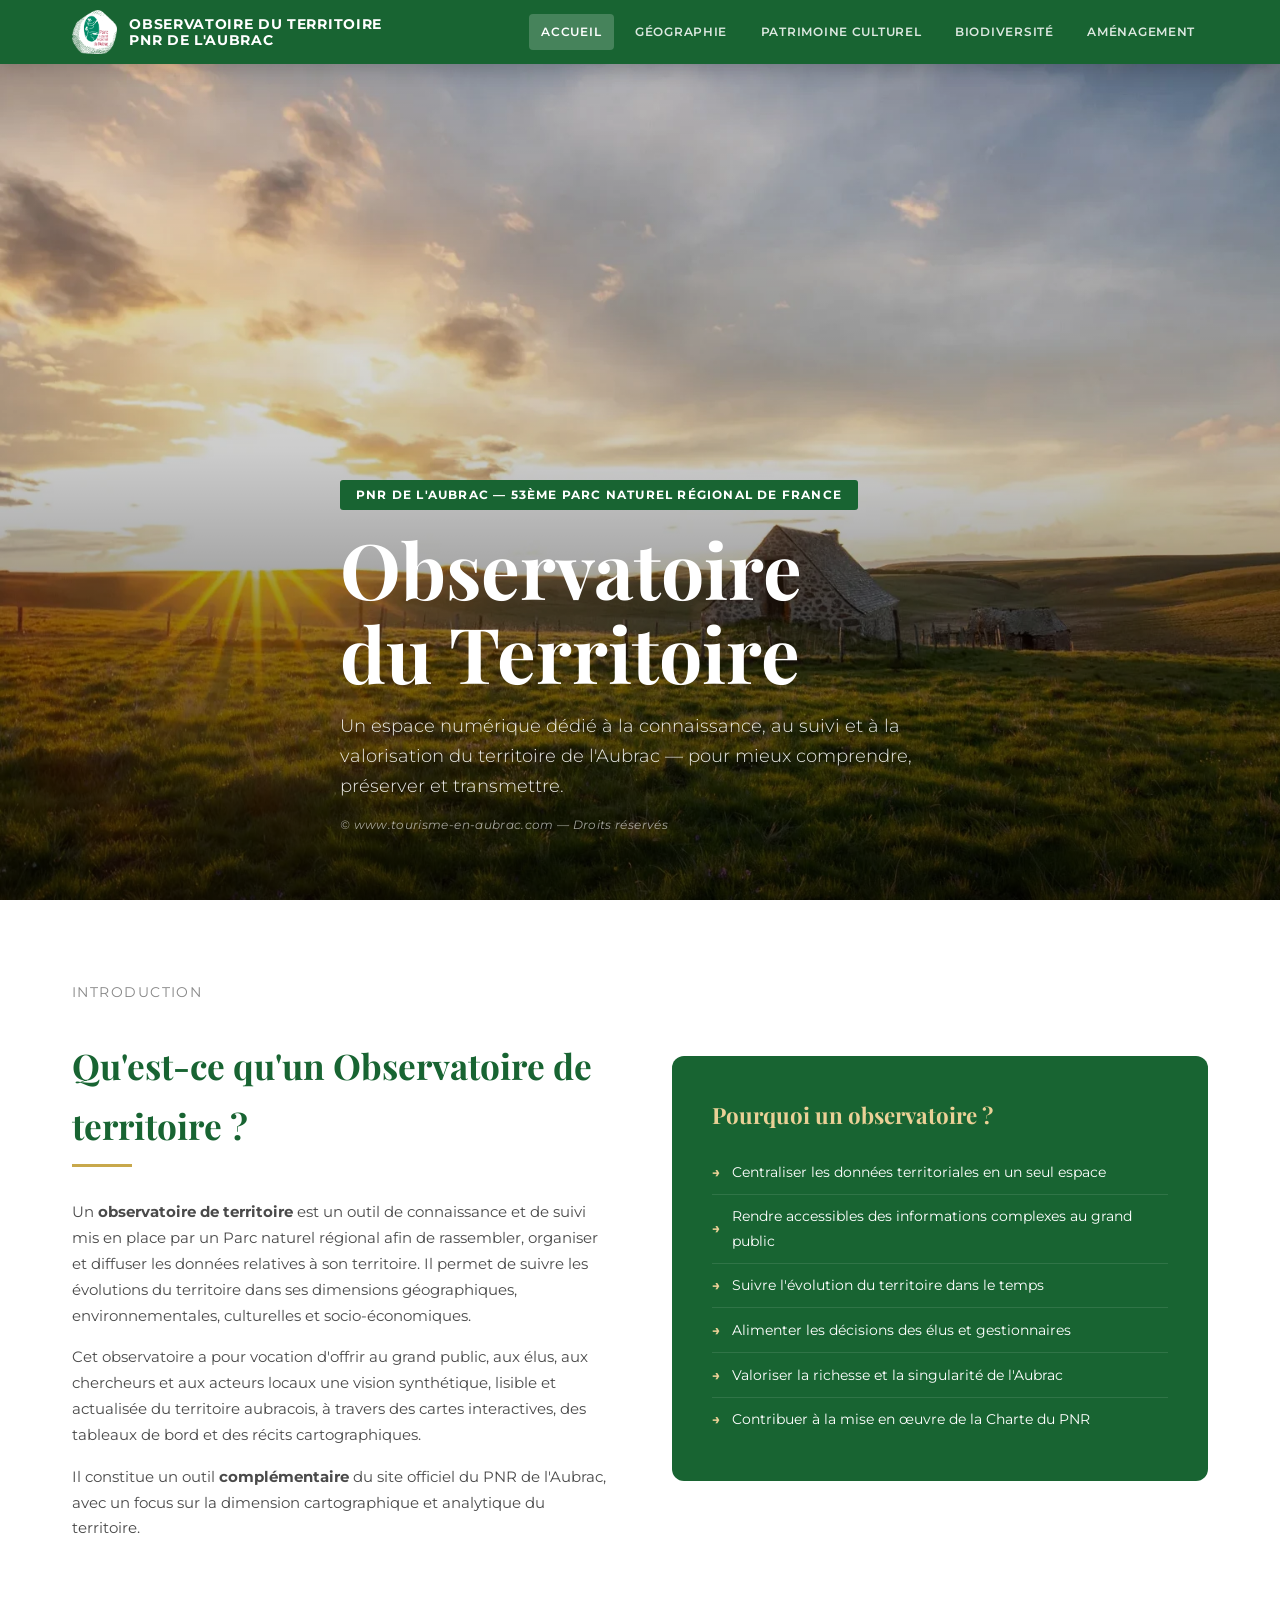
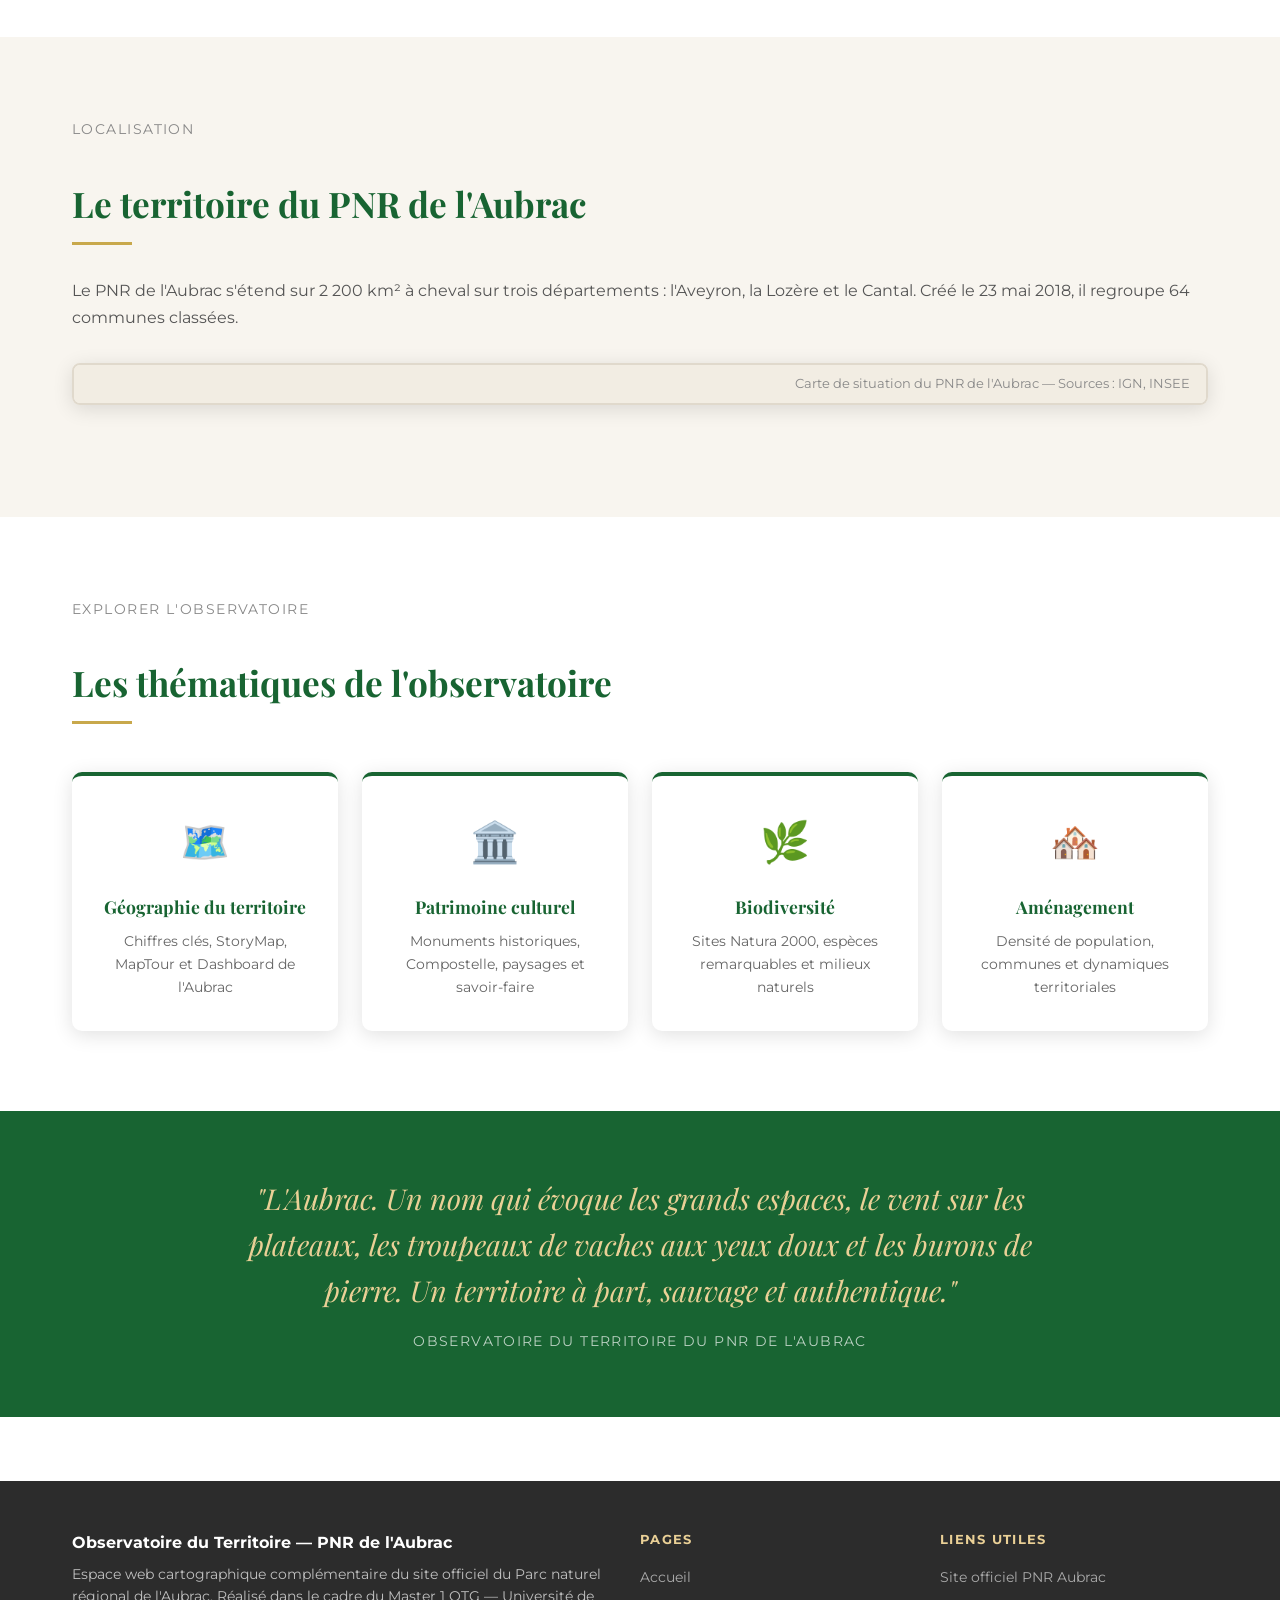
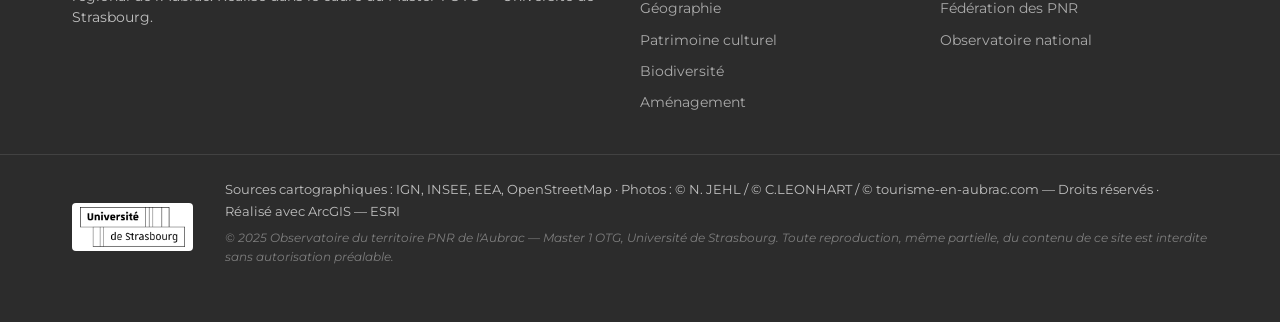
==== index.html @ d8cffdbb "Update index.html" ====
<!DOCTYPE html>
<html lang="fr">
<head>
  <meta charset="UTF-8">
  <meta name="viewport" content="width=device-width, initial-scale=1.0">
  <title>Observatoire du Territoire — Parc Naturel Régional de l'Aubrac</title>
  <link rel="stylesheet" href="style.css">
  <script type="module" src="https://js.arcgis.com/5.0/embeddable-components/"></script>
  <style>
    .hero {
      background-image: url('pictures/acceuil.webp');
    }
    .intro-grid {
      display: grid;
      grid-template-columns: 1fr 1fr;
      gap: 4rem;
      align-items: center;
    }
    .intro-text { }
    .intro-visual {
      background: var(--vert);
      border-radius: 12px;
      padding: 2.5rem;
      color: var(--blanc);
    }
    .intro-visual h3 {
      font-family: 'Playfair Display', serif;
      font-size: 1.4rem;
      color: var(--or);
      margin-bottom: 1rem;
    }
    .intro-visual ul {
      list-style: none;
      padding: 0;
    }
    .intro-visual ul li {
      padding: 0.6rem 0;
      border-bottom: 1px solid rgba(255,255,255,0.1);
      font-size: 0.9rem;
      display: flex;
      align-items: center;
      gap: 0.75rem;
    }
    .intro-visual ul li:last-child { border-bottom: none; }
    .intro-visual ul li::before {
      content: '→';
      color: var(--or);
      font-weight: 700;
      flex-shrink: 0;
    }
    .pages-nav {
      display: grid;
      grid-template-columns: repeat(4, 1fr);
      gap: 1.5rem;
      margin-top: 3rem;
    }
    .page-card {
      background: var(--blanc);
      border-radius: 10px;
      padding: 2rem 1.5rem;
      text-align: center;
      box-shadow: var(--ombre);
      text-decoration: none;
      color: inherit;
      transition: var(--transition);
      border-top: 4px solid var(--vert);
    }
    .page-card:hover {
      transform: translateY(-6px);
      box-shadow: 0 16px 40px rgba(0,0,0,0.15);
      border-top-color: var(--or-fonce);
    }
    .page-card-icon { font-size: 2.5rem; margin-bottom: 1rem; }
    .page-card h3 {
      font-family: 'Playfair Display', serif;
      font-size: 1.1rem;
      color: var(--vert);
      margin-bottom: 0.5rem;
    }
    .page-card p { font-size: 0.85rem; color: #666; }
    .quote-section {
      background: var(--vert);
      padding: 4rem 0;
      text-align: center;
      color: var(--blanc);
    }
    .quote-section blockquote {
      font-family: 'Playfair Display', serif;
      font-size: clamp(1.2rem, 2.5vw, 1.8rem);
      font-style: italic;
      max-width: 800px;
      margin: 0 auto;
      line-height: 1.6;
      color: var(--or);
    }
    .quote-section cite {
      display: block;
      margin-top: 1rem;
      font-size: 0.85rem;
      font-style: normal;
      opacity: 0.7;
      letter-spacing: 0.1em;
      text-transform: uppercase;
    }
    @media (max-width: 768px) {
      .intro-grid { grid-template-columns: 1fr; }
      .pages-nav { grid-template-columns: 1fr 1fr; }
    }
  </style>
</head>
<body>

<!-- NAVIGATION -->
<nav>
  <div class="nav-inner">
    <a href="index.html" class="nav-logo">
      <img src="logo-pnr-aubrac.png" alt="Logo PNR Aubrac" style="height:44px; width:auto;">
      <span>Observatoire du Territoire<br>PNR de l'Aubrac</span>
    </a>
    <div class="nav-links">
      <a href="index.html" class="active">Accueil</a>
      <a href="geographie.html">Géographie</a>
      <a href="patrimoine.html">Patrimoine culturel</a>
      <a href="biodiversite.html">Biodiversité</a>
      <a href="amenagement.html">Aménagement</a>
    </div>
  </div>
</nav>

<!-- HERO -->
<div class="hero">
  <div class="hero-content">
    <div class="hero-tag">PNR de l'Aubrac — 53ème Parc naturel régional de France</div>
    <h1>Observatoire<br>du Territoire</h1>
    <p>Un espace numérique dédié à la connaissance, au suivi et à la valorisation du territoire de l'Aubrac — pour mieux comprendre, préserver et transmettre.</p>
    <div class="hero-credit">© www.tourisme-en-aubrac.com — Droits réservés</div>
  </div>
</div>

<!-- INTRO : QU'EST-CE QU'UN OBSERVATOIRE -->
<section>
  <div class="container">
    <div class="intro-grid">
      <div class="intro-text">
        <p class="section-subtitle">Introduction</p>
        <h2 class="section-title">Qu'est-ce qu'un Observatoire de territoire ?</h2>
        <div class="divider"></div>
        <div class="text-block">
          <p>Un <strong>observatoire de territoire</strong> est un outil de connaissance et de suivi mis en place par un Parc naturel régional afin de rassembler, organiser et diffuser les données relatives à son territoire. Il permet de suivre les évolutions du territoire dans ses dimensions géographiques, environnementales, culturelles et socio-économiques.</p>
          <p>Cet observatoire a pour vocation d'offrir au grand public, aux élus, aux chercheurs et aux acteurs locaux une vision synthétique, lisible et actualisée du territoire aubracois, à travers des cartes interactives, des tableaux de bord et des récits cartographiques.</p>
          <p>Il constitue un outil <strong>complémentaire</strong> du site officiel du PNR de l'Aubrac, avec un focus sur la dimension cartographique et analytique du territoire.</p>
        </div>
      </div>
      <div class="intro-visual">
        <h3>Pourquoi un observatoire ?</h3>
        <ul>
          <li>Centraliser les données territoriales en un seul espace</li>
          <li>Rendre accessibles des informations complexes au grand public</li>
          <li>Suivre l'évolution du territoire dans le temps</li>
          <li>Alimenter les décisions des élus et gestionnaires</li>
          <li>Valoriser la richesse et la singularité de l'Aubrac</li>
          <li>Contribuer à la mise en œuvre de la Charte du PNR</li>
        </ul>
      </div>
    </div>
  </div>
</section>

<!-- CARTE DE SITUATION -->
<section class="bg-fond">
  <div class="container">
    <p class="section-subtitle">Localisation</p>
    <h2 class="section-title">Le territoire du PNR de l'Aubrac</h2>
    <div class="divider"></div>
    <p style="margin-bottom: 1rem; color: #555;">Le PNR de l'Aubrac s'étend sur 2 200 km² à cheval sur trois départements : l'Aveyron, la Lozère et le Cantal. Créé le 23 mai 2018, il regroupe 64 communes classées.</p>
    <div class="map-container">
      <arcgis-embedded-map style="height:650px;width:100%;" item-id="ea262ca9389f4bb3955bee5e98213a07" theme="dark" legend-enabled time-zone-label-enabled center="3.018924313568955,44.68647726390953" scale="577790.554289" portal-url="https://unistra.maps.arcgis.com"></arcgis-embedded-map>
      <div class="map-caption">Carte de situation du PNR de l'Aubrac — Sources : IGN, INSEE</div>
    </div>
  </div>
</section>

<!-- NAVIGATION VERS LES PAGES -->
<section>
  <div class="container">
    <p class="section-subtitle">Explorer l'observatoire</p>
    <h2 class="section-title">Les thématiques de l'observatoire</h2>
    <div class="divider"></div>
    <div class="pages-nav">
      <a href="geographie.html" class="page-card">
        <div class="page-card-icon">🗺️</div>
        <h3>Géographie du territoire</h3>
        <p>Chiffres clés, StoryMap, MapTour et Dashboard de l'Aubrac</p>
      </a>
      <a href="patrimoine.html" class="page-card">
        <div class="page-card-icon">🏛️</div>
        <h3>Patrimoine culturel</h3>
        <p>Monuments historiques, Compostelle, paysages et savoir-faire</p>
      </a>
      <a href="biodiversite.html" class="page-card">
        <div class="page-card-icon">🌿</div>
        <h3>Biodiversité</h3>
        <p>Sites Natura 2000, espèces remarquables et milieux naturels</p>
      </a>
      <a href="amenagement.html" class="page-card">
        <div class="page-card-icon">🏘️</div>
        <h3>Aménagement</h3>
        <p>Densité de population, communes et dynamiques territoriales</p>
      </a>
    </div>
  </div>
</section>

<!-- CITATION -->
<div class="quote-section">
  <div class="container">
    <blockquote>
      "L'Aubrac. Un nom qui évoque les grands espaces, le vent sur les plateaux, les troupeaux de vaches aux yeux doux et les burons de pierre. Un territoire à part, sauvage et authentique."
    </blockquote>
    <cite>Observatoire du territoire du PNR de l'Aubrac</cite>
  </div>
</div>

<!-- FOOTER -->
<footer>
  <div class="footer-inner">
    <div class="footer-brand">
      <h4>Observatoire du Territoire — PNR de l'Aubrac</h4>
      <p>Espace web cartographique complémentaire du site officiel du Parc naturel régional de l'Aubrac. Réalisé dans le cadre du Master 1 OTG — Université de Strasbourg.</p>
    </div>
    <div class="footer-links">
      <h5>Pages</h5>
      <a href="index.html">Accueil</a>
      <a href="geographie.html">Géographie</a>
      <a href="patrimoine.html">Patrimoine culturel</a>
      <a href="biodiversite.html">Biodiversité</a>
      <a href="amenagement.html">Aménagement</a>
    </div>
    <div class="footer-links">
      <h5>Liens utiles</h5>
      <a href="https://www.parc-naturel-aubrac.fr" target="_blank">Site officiel PNR Aubrac</a>
      <a href="https://www.parcs-naturels-regionaux.fr" target="_blank">Fédération des PNR</a>
      <a href="https://www.observatoire-des-territoires.gouv.fr" target="_blank">Observatoire national</a>
    </div>
  </div>
  <div class="footer-bottom">
    <div class="footer-bottom-inner">
      <img src="unistra.png" alt="Université de Strasbourg" class="footer-unistra-logo">
      <div class="footer-bottom-text">
        <p>Sources cartographiques : IGN, INSEE, EEA, OpenStreetMap · Photos : © N. JEHL / © C.LEONHART / © tourisme-en-aubrac.com — Droits réservés · Réalisé avec ArcGIS — ESRI</p>
        <p class="footer-copyright">© 2025 Observatoire du territoire PNR de l'Aubrac — Master 1 OTG, Université de Strasbourg. Toute reproduction, même partielle, du contenu de ce site est interdite sans autorisation préalable.</p>
      </div>
    </div>
  </div>
</footer>

<script src="nav.js"></script>
</body>
</html>
---- style.css ----
@import url('https://fonts.googleapis.com/css2?family=Montserrat:wght@300;400;500;600;700;800&family=Playfair+Display:ital,wght@0,400;0,700;1,400&display=swap');

:root {
  --vert: #186432;
  --vert-fonce: #0f4020;
  --vert-clair: #2a9d4e;
  --or: #EAD096;
  --or-fonce: #c8a84b;
  --anthracite: #2C2C2C;
  --gris: #363636;
  --blanc: #FFFFFF;
  --fond: #f8f5ef;
  --fond2: #f2ede3;
  --ombre: 0 4px 20px rgba(0,0,0,0.12);
  --transition: all 0.3s ease;
}

* { margin: 0; padding: 0; box-sizing: border-box; }
html { scroll-behavior: smooth; }
body { font-family: 'Montserrat', sans-serif; color: var(--gris); background: var(--blanc); line-height: 1.7; }

/* NAV */
nav {
  position: fixed; top: 0; left: 0; right: 0; z-index: 1000;
  background: var(--vert);
  box-shadow: 0 2px 20px rgba(0,0,0,0.2);
}
.nav-inner {
  max-width: 1200px; margin: 0 auto;
  display: flex; align-items: center; justify-content: space-between;
  padding: 0 2rem; height: 64px;
}
.nav-logo {
  display: flex; align-items: center; gap: 12px;
  text-decoration: none; color: var(--blanc);
}
.nav-logo img { height: 40px; }
.nav-logo span { font-weight: 700; font-size: 0.85rem; letter-spacing: 0.05em; text-transform: uppercase; line-height: 1.2; }
.nav-links { display: flex; gap: 0.5rem; }
.nav-logo img { height: 44px; width: auto; flex-shrink: 0; }
.nav-links a {
  color: rgba(255,255,255,0.85); text-decoration: none;
  padding: 0.5rem 0.8rem; border-radius: 4px;
  font-size: 0.75rem; font-weight: 600; letter-spacing: 0.06em; text-transform: uppercase;
  transition: var(--transition); white-space: nowrap;
}
.nav-links a:hover, .nav-links a.active {
  background: rgba(255,255,255,0.15); color: var(--blanc);
}
.nav-links a.active { background: rgba(255,255,255,0.2); }

/* HERO */
.hero {
  height: 100vh; min-height: 600px;
  background-size: cover; background-position: center; background-attachment: fixed;
  position: relative; display: flex; align-items: flex-end;
  padding-bottom: 4rem;
}
.hero::before {
  content: ''; position: absolute; inset: 0;
  background: linear-gradient(to top, rgba(0,0,0,0.75) 0%, rgba(0,0,0,0.2) 50%, transparent 100%);
}
.hero-content { position: relative; max-width: 1200px; margin: 0 auto; padding: 0 2rem; color: var(--blanc); }
.hero-tag {
  display: inline-block; background: var(--vert); color: var(--blanc);
  padding: 0.3rem 1rem; border-radius: 3px;
  font-size: 0.75rem; font-weight: 700; letter-spacing: 0.1em; text-transform: uppercase;
  margin-bottom: 1rem;
}
.hero h1 { font-family: 'Playfair Display', serif; font-size: clamp(2.5rem, 6vw, 5rem); line-height: 1.1; margin-bottom: 1rem; }
.hero p { font-size: 1.1rem; max-width: 600px; opacity: 0.9; font-weight: 300; }
.hero-credit {
  margin-top: 1rem;
  font-size: 0.72rem;
  opacity: 0.6;
  font-style: italic;
  letter-spacing: 0.03em;
}

/* SECTIONS */
section { padding: 5rem 0; }
.container { max-width: 1200px; margin: 0 auto; padding: 0 2rem; }
.section-title {
  font-family: 'Playfair Display', serif;
  font-size: 2.2rem; color: var(--vert); margin-bottom: 0.5rem;
}
.section-subtitle { color: #888; font-size: 0.9rem; letter-spacing: 0.1em; text-transform: uppercase; margin-bottom: 2rem; }
.divider { width: 60px; height: 3px; background: var(--or-fonce); margin-bottom: 2rem; }

/* CARDS */
.cards-grid { display: grid; grid-template-columns: repeat(auto-fit, minmax(280px, 1fr)); gap: 1.5rem; margin-top: 2rem; }
.card {
  background: var(--blanc); border-radius: 8px;
  box-shadow: var(--ombre); overflow: hidden;
  transition: var(--transition); text-decoration: none; color: inherit;
}
.card:hover { transform: translateY(-4px); box-shadow: 0 12px 40px rgba(0,0,0,0.15); }
.card-img { height: 200px; background-size: cover; background-position: center; }
.card-body { padding: 1.5rem; }
.card-tag { font-size: 0.7rem; font-weight: 700; letter-spacing: 0.1em; text-transform: uppercase; color: var(--vert); margin-bottom: 0.5rem; }
.card-title { font-family: 'Playfair Display', serif; font-size: 1.3rem; color: var(--anthracite); margin-bottom: 0.5rem; }
.card-text { font-size: 0.9rem; color: #666; }
.card-arrow { display: inline-flex; align-items: center; gap: 0.5rem; margin-top: 1rem; font-size: 0.85rem; font-weight: 600; color: var(--vert); }

/* IFRAME */
.map-container {
  border-radius: 8px; overflow: hidden;
  box-shadow: var(--ombre); margin: 2rem 0;
  border: 2px solid #e0d9cc;
}
.map-container iframe { width: 100%; display: block; border: none; }
.map-caption { font-size: 0.8rem; color: #888; text-align: right; padding: 0.5rem 1rem; background: var(--fond2); }

/* TWO-COL */
.two-col { display: grid; grid-template-columns: 1fr 1fr; gap: 3rem; align-items: start; }
.two-col-wide { display: grid; grid-template-columns: 1fr 2fr; gap: 3rem; align-items: start; }
@media (max-width: 768px) {
  .two-col, .two-col-wide { grid-template-columns: 1fr; }
  .nav-links { display: none; }
}

/* CHIFFRES CLES */
.stats-grid { display: grid; grid-template-columns: repeat(auto-fit, minmax(160px, 1fr)); gap: 1rem; margin: 2rem 0; }
.stat-card {
  background: var(--vert); color: var(--blanc);
  padding: 1.5rem 1rem; border-radius: 8px; text-align: center;
}
.stat-number { font-family: 'Playfair Display', serif; font-size: 2.5rem; font-weight: 700; color: var(--or); line-height: 1; }
.stat-unit { font-size: 1rem; color: var(--or); }
.stat-label { font-size: 0.75rem; text-transform: uppercase; letter-spacing: 0.08em; margin-top: 0.5rem; opacity: 0.85; }

/* TEXTE */
.text-block p { margin-bottom: 1rem; font-size: 0.95rem; color: #4a4a4a; }
.text-block h3 { font-family: 'Playfair Display', serif; font-size: 1.4rem; color: var(--vert); margin: 1.5rem 0 0.5rem; }
.text-block ul { padding-left: 1.5rem; margin-bottom: 1rem; }
.text-block ul li { margin-bottom: 0.4rem; font-size: 0.95rem; }

/* BANDEAU INFO */
.info-band {
  background: var(--vert); color: var(--blanc);
  padding: 3rem 0; margin: 3rem 0;
}
.info-band .container { display: flex; align-items: center; gap: 2rem; }
.info-band-icon { font-size: 3rem; flex-shrink: 0; }
.info-band h3 { font-family: 'Playfair Display', serif; font-size: 1.5rem; margin-bottom: 0.5rem; }
.info-band p { opacity: 0.9; font-size: 0.95rem; }

/* FOOTER */
footer {
  background: var(--anthracite); color: rgba(255,255,255,0.7);
  padding: 3rem 0; margin-top: 4rem;
}
.footer-inner {
  max-width: 1200px; margin: 0 auto; padding: 0 2rem;
  display: grid; grid-template-columns: 2fr 1fr 1fr; gap: 2rem;
}
.footer-brand h4 { color: var(--blanc); font-size: 1rem; margin-bottom: 0.5rem; }
.footer-brand p { font-size: 0.85rem; line-height: 1.6; }
.footer-links h5 { color: var(--or); font-size: 0.8rem; text-transform: uppercase; letter-spacing: 0.1em; margin-bottom: 1rem; }
.footer-links a { display: block; color: rgba(255,255,255,0.6); text-decoration: none; font-size: 0.85rem; margin-bottom: 0.5rem; transition: var(--transition); }
.footer-links a:hover { color: var(--blanc); }
.footer-bottom { border-top: 1px solid rgba(255,255,255,0.1); margin-top: 2rem; padding-top: 1.5rem; }
.footer-bottom-inner { display: flex; align-items: center; gap: 2rem; max-width: 1200px; margin: 0 auto; padding: 0 2rem; }
.footer-unistra-logo { height: 48px; width: auto; background: white; padding: 4px 8px; border-radius: 4px; flex-shrink: 0; }
.footer-bottom-text { flex: 1; }
.footer-bottom-text p { font-size: 0.8rem; text-align: left; margin-bottom: 0.4rem; }
.footer-copyright { font-size: 0.72rem !important; opacity: 0.55; font-style: italic; }
@media (max-width: 768px) { .footer-bottom-inner { flex-direction: column; gap: 1rem; } }
@media (max-width: 768px) { .footer-inner { grid-template-columns: 1fr; } }

/* BG SECTIONS */
.bg-fond { background: var(--fond); }
.bg-fond2 { background: var(--fond2); }
.bg-vert { background: var(--vert); color: var(--blanc); }
.bg-vert .section-title { color: var(--or); }

/* BADGE */
.badge {
  display: inline-block; padding: 0.3rem 0.8rem; border-radius: 20px;
  font-size: 0.75rem; font-weight: 600; letter-spacing: 0.05em;
}
.badge-vert { background: rgba(24,100,50,0.1); color: var(--vert); }
.badge-or { background: rgba(234,208,150,0.3); color: #7a6020; }

/* Full-width map sections (dashboard, storymap) */
.map-fullwidth {
  width: 100%;
  margin: 1rem 0 0;
  padding: 0 2rem;
  box-sizing: border-box;
}
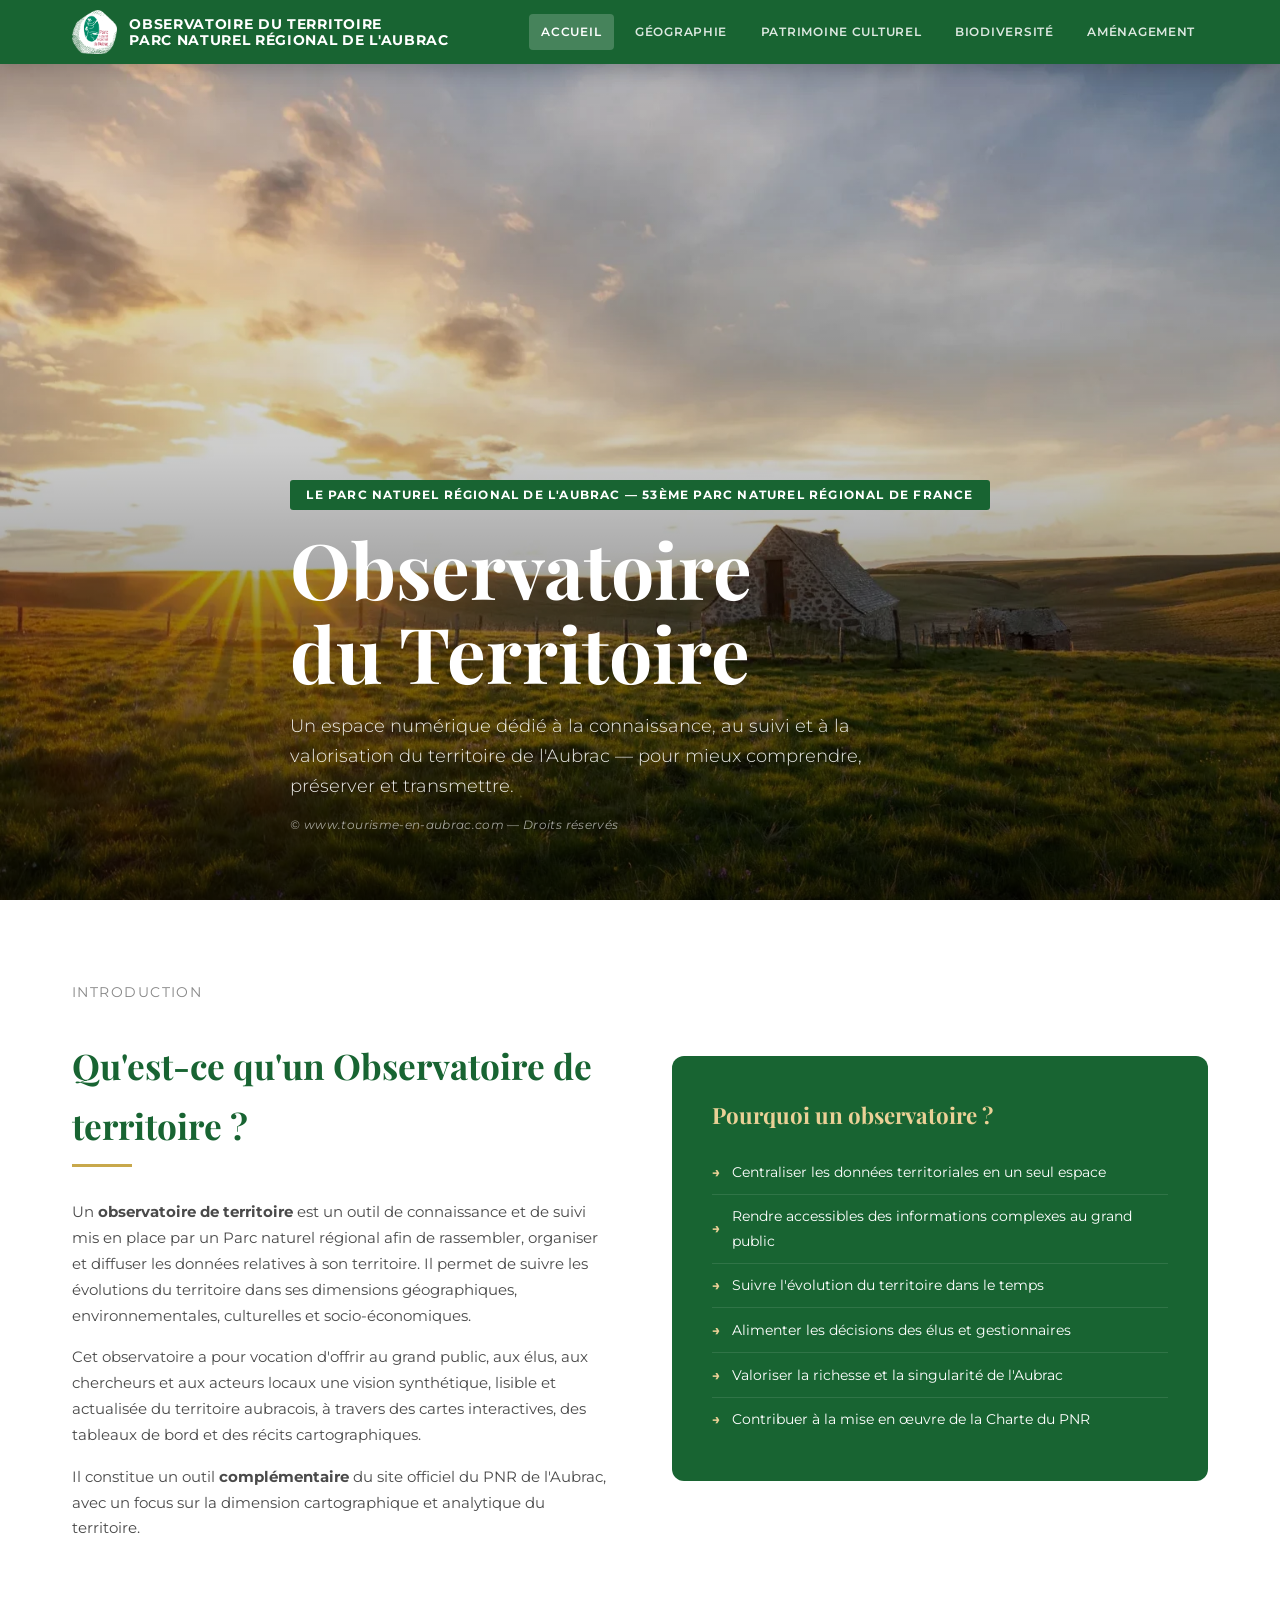
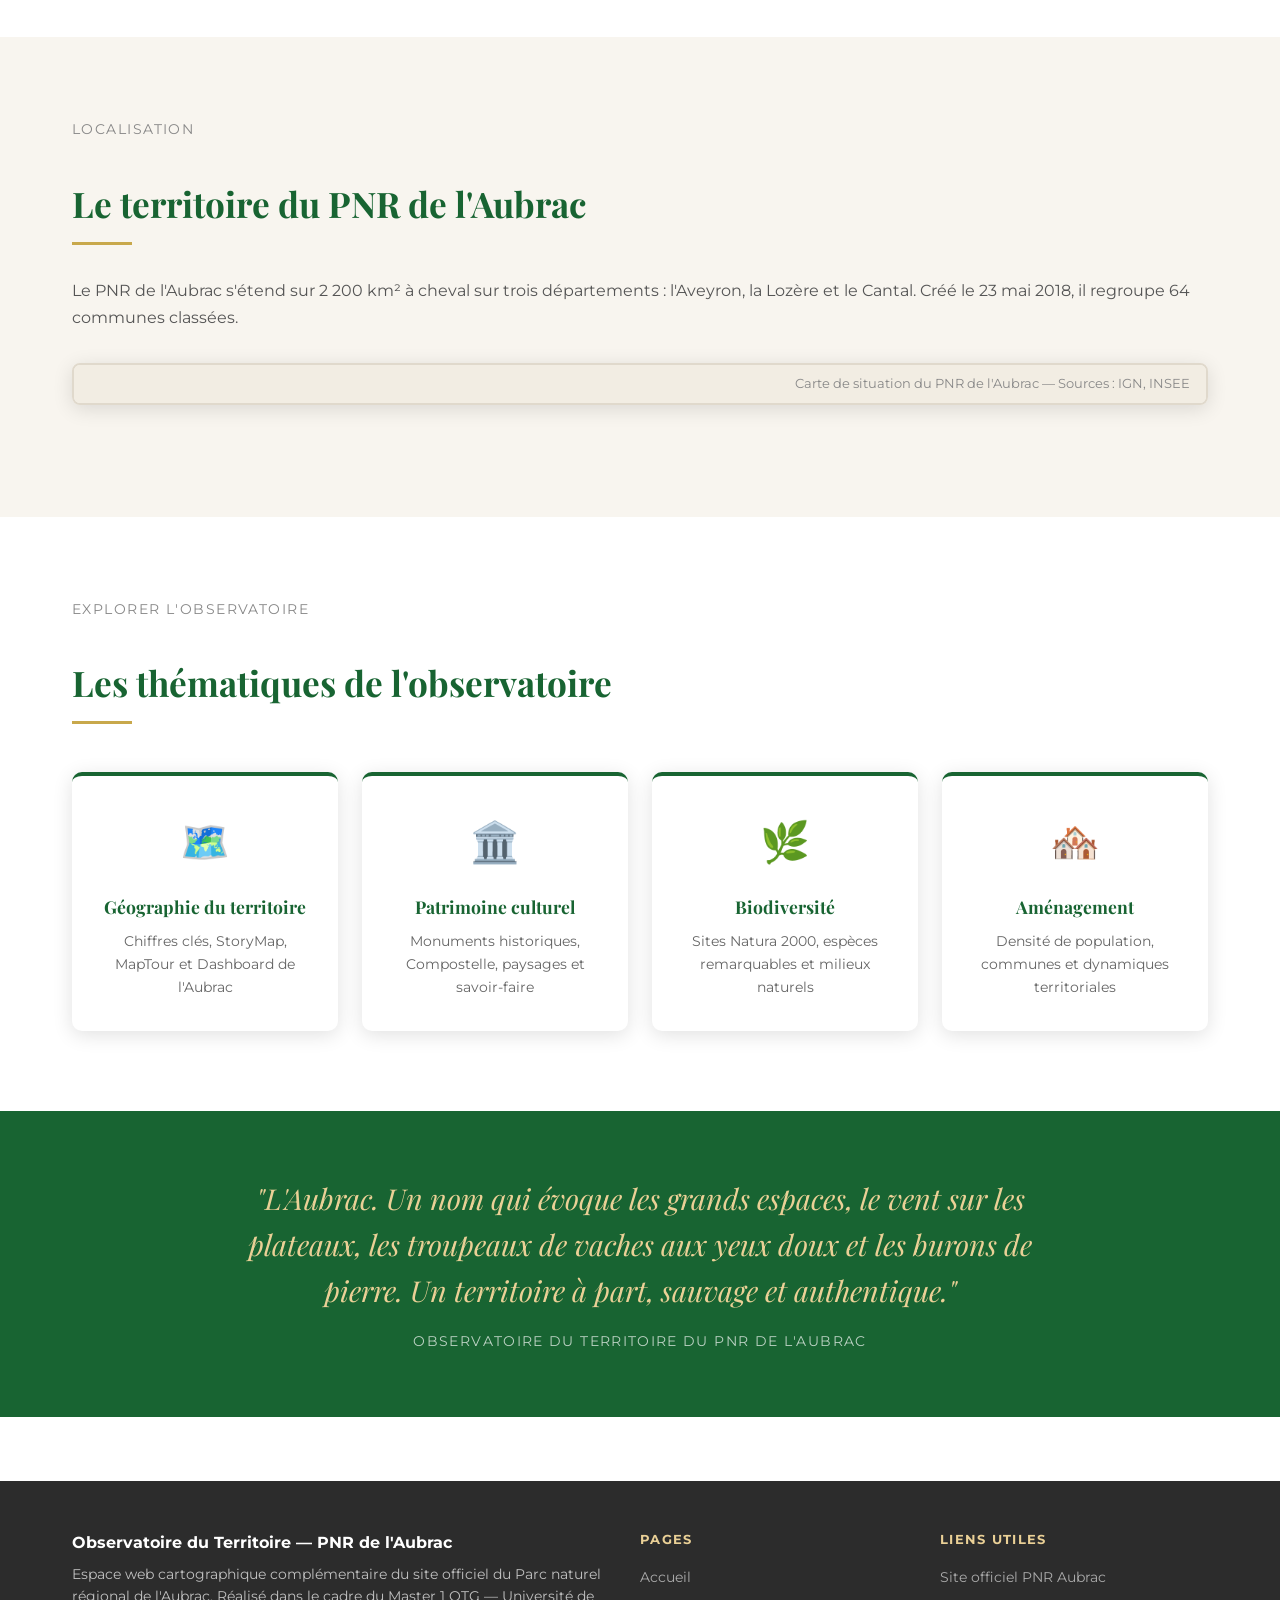
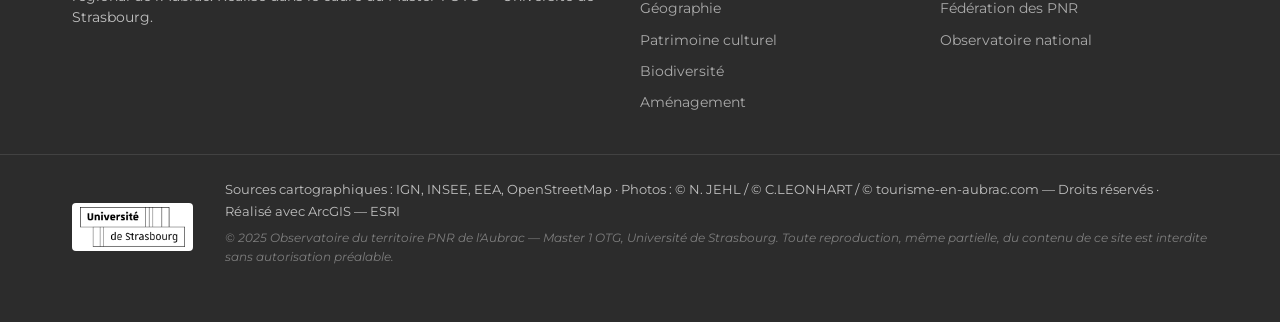
==== commit a4e39e96: "Update navigation and hero section text in index.html" ====
--- a/index.html
+++ b/index.html
@@ -115,7 +115,7 @@
   <div class="nav-inner">
     <a href="index.html" class="nav-logo">
       <img src="logo-pnr-aubrac.png" alt="Logo PNR Aubrac" style="height:44px; width:auto;">
-      <span>Observatoire du Territoire<br>PNR de l'Aubrac</span>
+      <span>Observatoire du Territoire<br>Parc Naturel Régional de l'Aubrac</span>
     </a>
     <div class="nav-links">
       <a href="index.html" class="active">Accueil</a>
@@ -130,7 +130,7 @@
 <!-- HERO -->
 <div class="hero">
   <div class="hero-content">
-    <div class="hero-tag">PNR de l'Aubrac — 53ème Parc naturel régional de France</div>
+    <div class="hero-tag">Le Parc Naturel Régional de l'Aubrac — 53ème Parc naturel régional de France</div>
     <h1>Observatoire<br>du Territoire</h1>
     <p>Un espace numérique dédié à la connaissance, au suivi et à la valorisation du territoire de l'Aubrac — pour mieux comprendre, préserver et transmettre.</p>
     <div class="hero-credit">© www.tourisme-en-aubrac.com — Droits réservés</div>
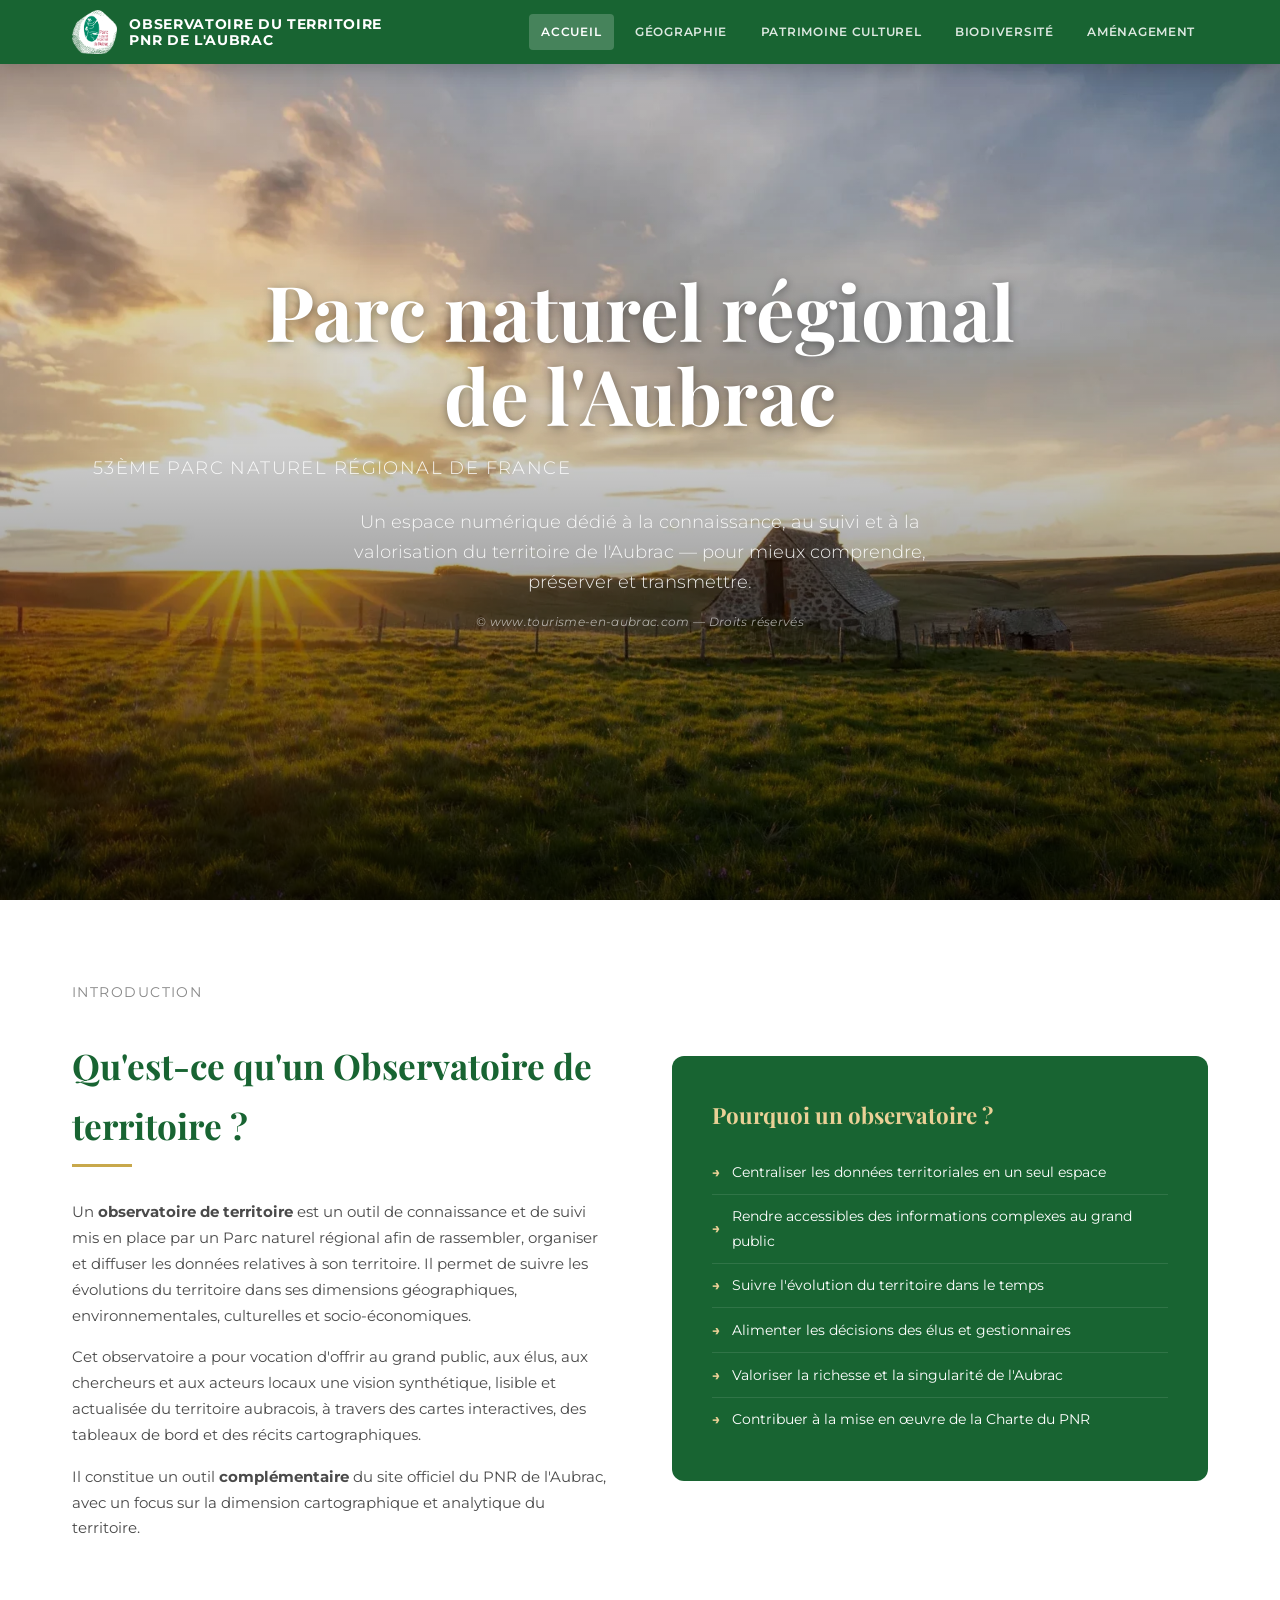
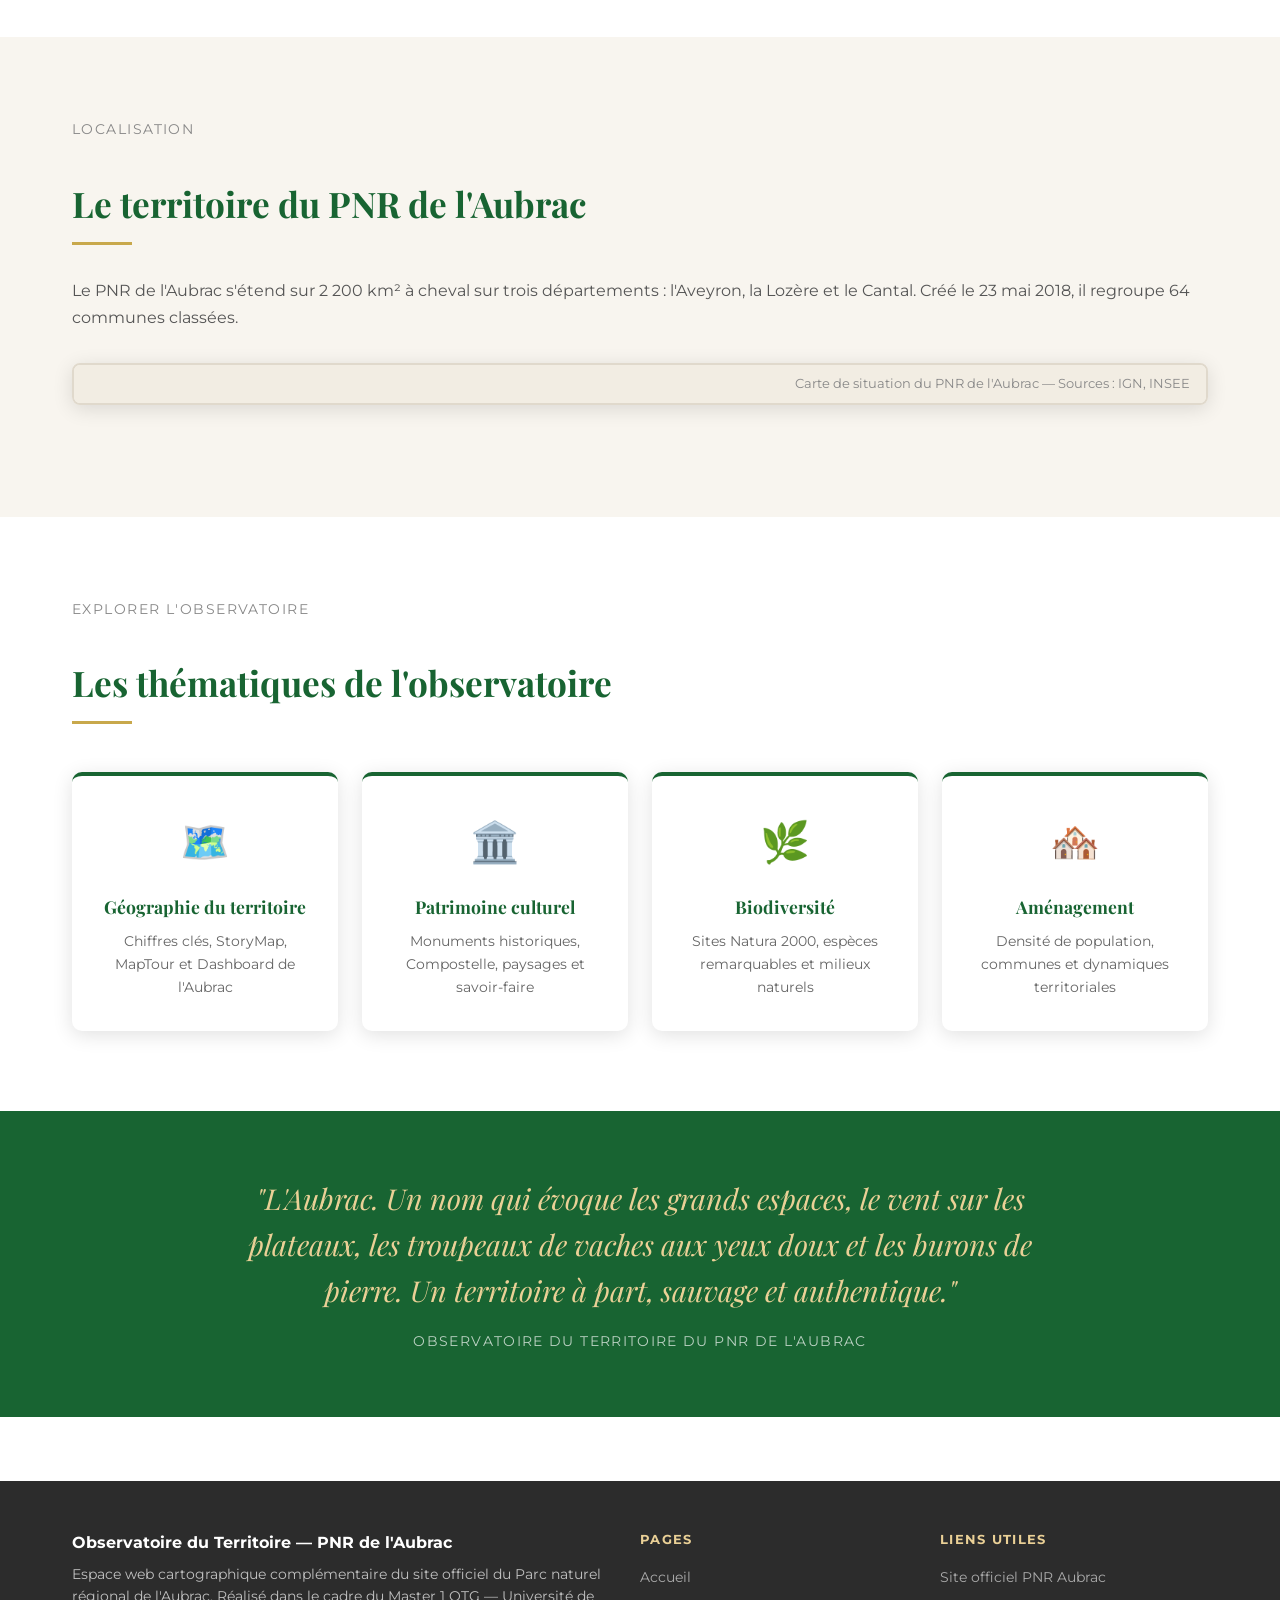
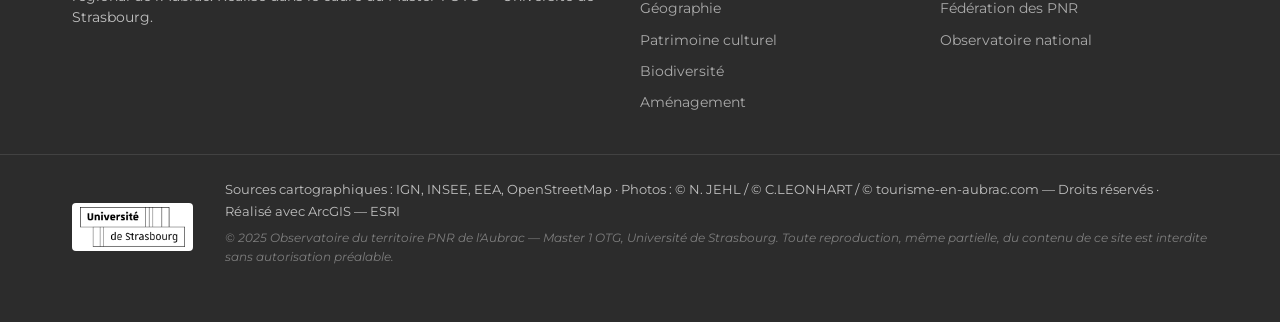
==== commit fb58725b: "Add files via upload" ====
--- a/index.html
+++ b/index.html
@@ -3,12 +3,15 @@
 <head>
   <meta charset="UTF-8">
   <meta name="viewport" content="width=device-width, initial-scale=1.0">
-  <title>Observatoire du Territoire — Parc Naturel Régional de l'Aubrac</title>
+  <title>Observatoire du Territoire — PNR de l'Aubrac</title>
   <link rel="stylesheet" href="style.css">
   <script type="module" src="https://js.arcgis.com/5.0/embeddable-components/"></script>
   <style>
     .hero {
       background-image: url('pictures/acceuil.webp');
+      align-items: center;
+      padding-bottom: 0;
+      justify-content: center;
     }
     .intro-grid {
       display: grid;
@@ -115,7 +118,7 @@
   <div class="nav-inner">
     <a href="index.html" class="nav-logo">
       <img src="logo-pnr-aubrac.png" alt="Logo PNR Aubrac" style="height:44px; width:auto;">
-      <span>Observatoire du Territoire<br>Parc Naturel Régional de l'Aubrac</span>
+      <span>Observatoire du Territoire<br>PNR de l'Aubrac</span>
     </a>
     <div class="nav-links">
       <a href="index.html" class="active">Accueil</a>
@@ -129,10 +132,10 @@
 
 <!-- HERO -->
 <div class="hero">
-  <div class="hero-content">
-    <div class="hero-tag">Le Parc Naturel Régional de l'Aubrac — 53ème Parc naturel régional de France</div>
-    <h1>Observatoire<br>du Territoire</h1>
-    <p>Un espace numérique dédié à la connaissance, au suivi et à la valorisation du territoire de l'Aubrac — pour mieux comprendre, préserver et transmettre.</p>
+  <div class="hero-content hero-content-center">
+    <h1 class="hero-title-main">Parc naturel régional<br>de l'Aubrac</h1>
+    <p class="hero-title-sub">53ème Parc naturel régional de France</p>
+    <p class="hero-desc">Un espace numérique dédié à la connaissance, au suivi et à la valorisation du territoire de l'Aubrac — pour mieux comprendre, préserver et transmettre.</p>
     <div class="hero-credit">© www.tourisme-en-aubrac.com — Droits réservés</div>
   </div>
 </div>
--- a/style.css
+++ b/style.css
@@ -61,6 +61,29 @@
   background: linear-gradient(to top, rgba(0,0,0,0.75) 0%, rgba(0,0,0,0.2) 50%, transparent 100%);
 }
 .hero-content { position: relative; max-width: 1200px; margin: 0 auto; padding: 0 2rem; color: var(--blanc); }
+.hero-content-center { text-align: center; width: 100%; max-width: 100%; }
+.hero-title-main {
+  font-family: 'Playfair Display', serif;
+  font-size: clamp(3rem, 7vw, 6rem);
+  line-height: 1.1;
+  margin-bottom: 0.6rem;
+  text-shadow: 0 2px 10px rgba(0,0,0,0.4);
+}
+.hero-title-sub {
+  font-size: clamp(1.1rem, 2.5vw, 1.6rem);
+  font-weight: 400;
+  letter-spacing: 0.08em;
+  text-transform: uppercase;
+  opacity: 0.9;
+  margin-bottom: 1.5rem;
+}
+.hero-desc {
+  font-size: 1rem;
+  max-width: 640px;
+  margin: 0 auto 0.5rem;
+  opacity: 0.85;
+  font-weight: 300;
+}
 .hero-tag {
   display: inline-block; background: var(--vert); color: var(--blanc);
   padding: 0.3rem 1rem; border-radius: 3px;
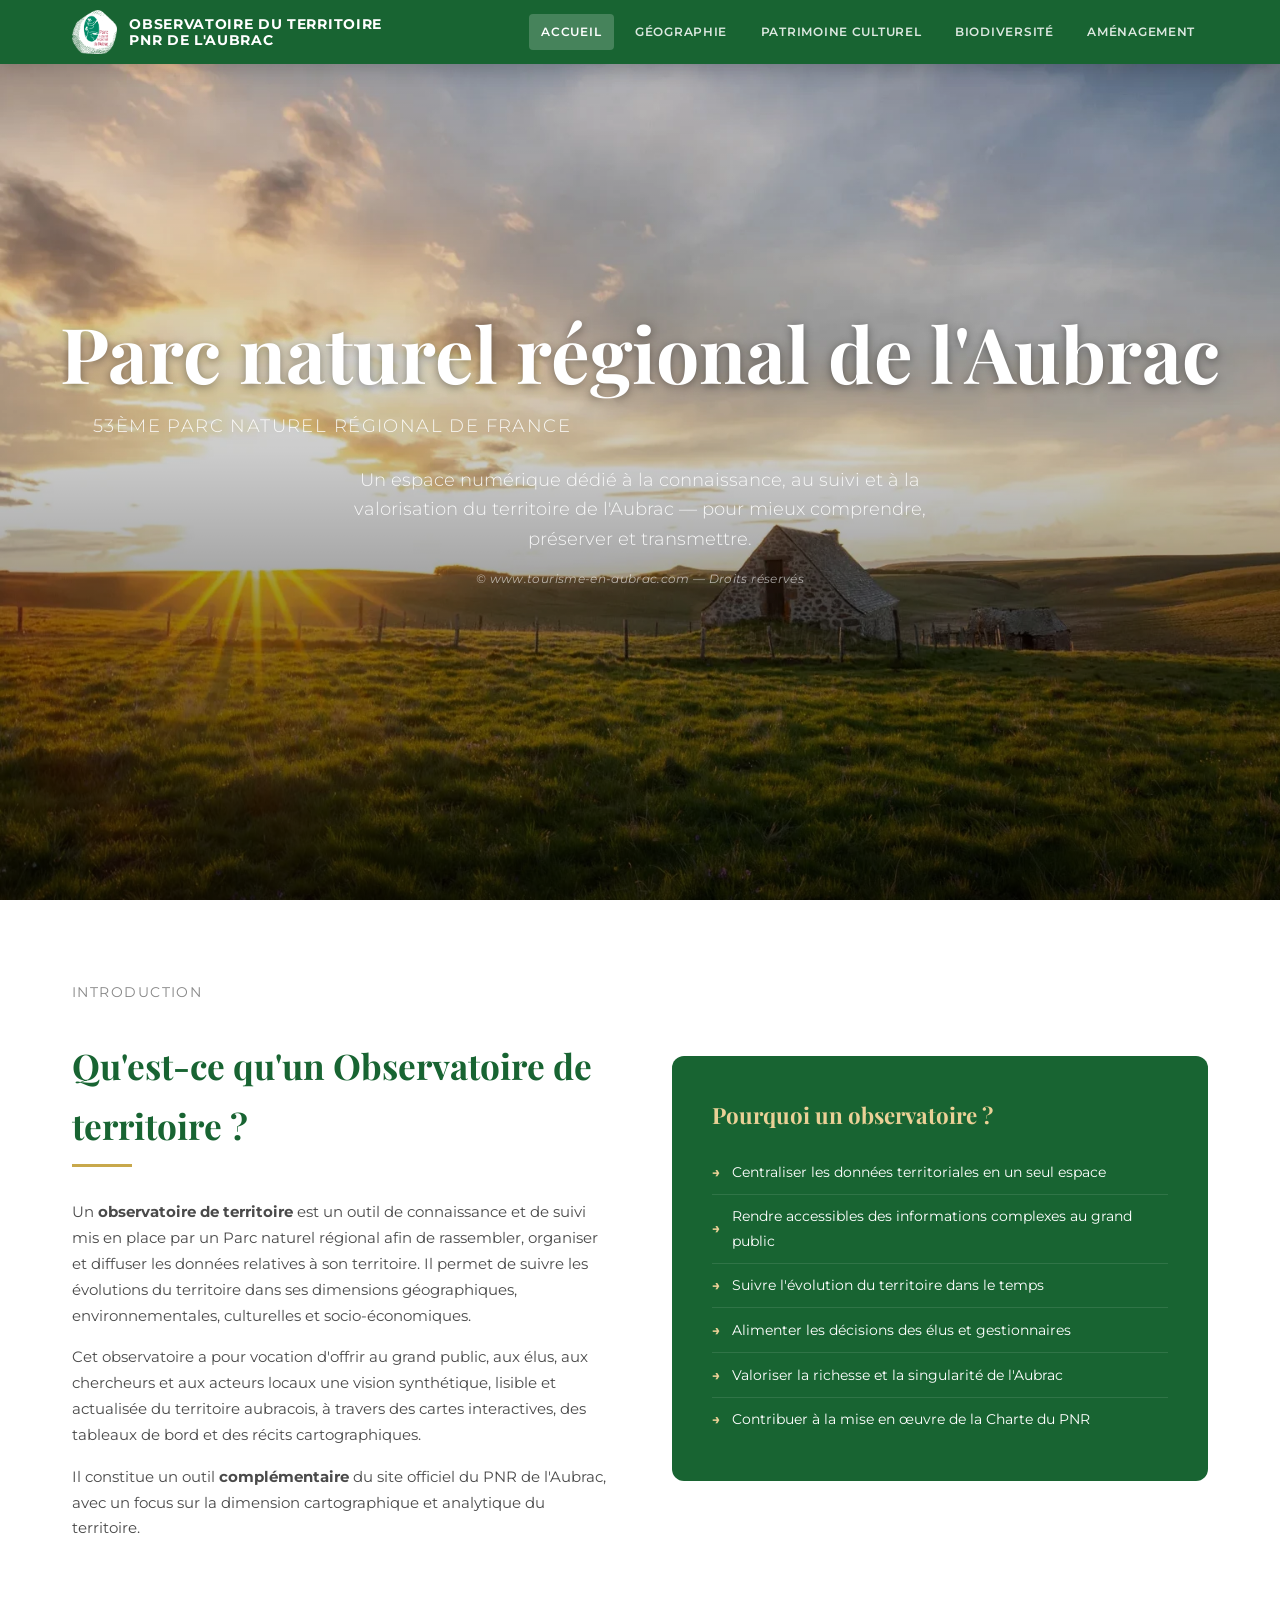
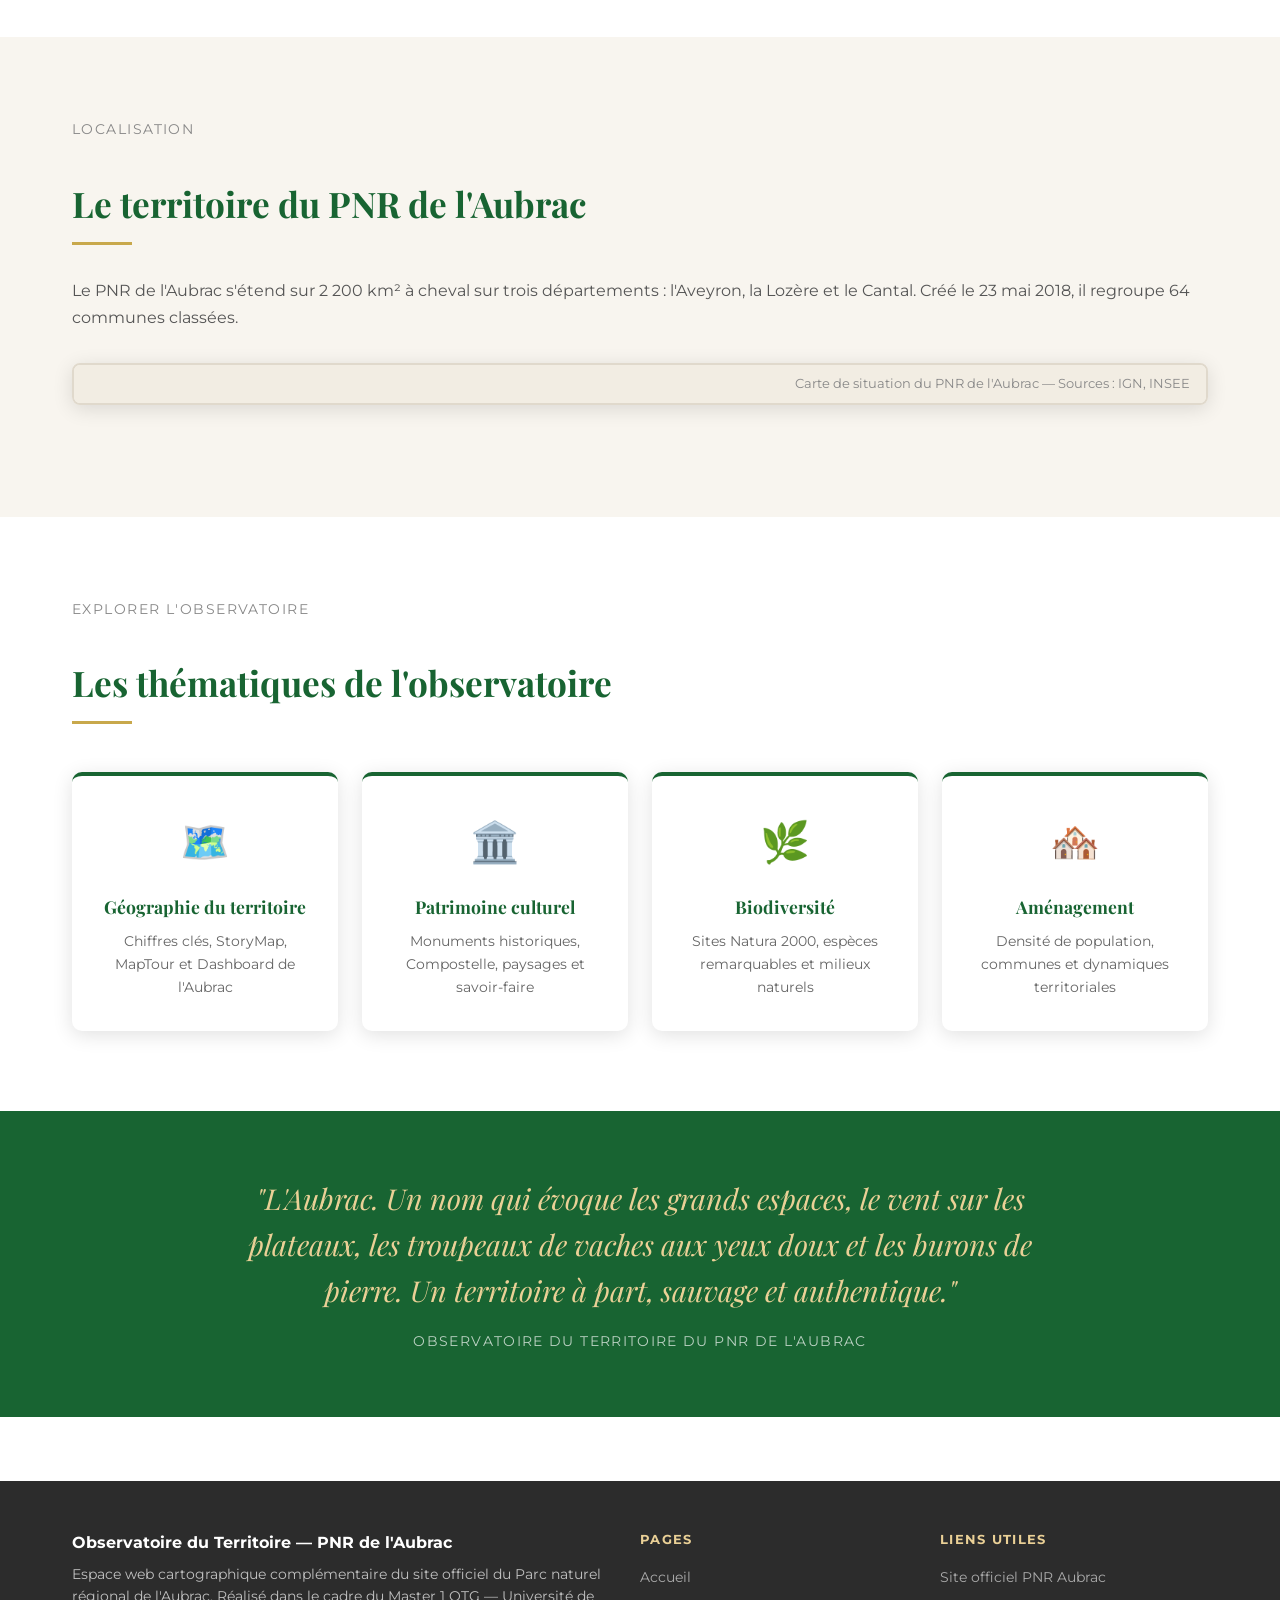
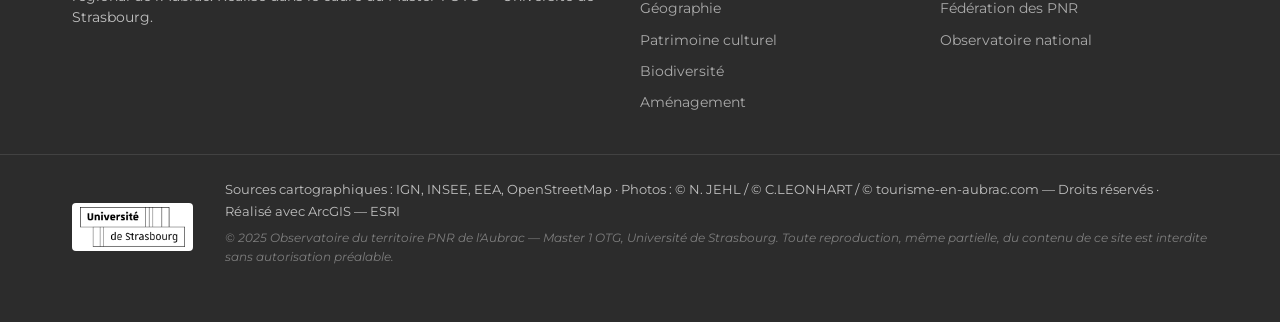
==== commit f02f7666: "Add files via upload" ====
--- a/index.html
+++ b/index.html
@@ -133,7 +133,7 @@
 <!-- HERO -->
 <div class="hero">
   <div class="hero-content hero-content-center">
-    <h1 class="hero-title-main">Parc naturel régional<br>de l'Aubrac</h1>
+    <h1 class="hero-title-main">Parc naturel régional de l'Aubrac</h1>
     <p class="hero-title-sub">53ème Parc naturel régional de France</p>
     <p class="hero-desc">Un espace numérique dédié à la connaissance, au suivi et à la valorisation du territoire de l'Aubrac — pour mieux comprendre, préserver et transmettre.</p>
     <div class="hero-credit">© www.tourisme-en-aubrac.com — Droits réservés</div>
--- a/style.css
+++ b/style.css
@@ -64,9 +64,10 @@
 .hero-content-center { text-align: center; width: 100%; max-width: 100%; }
 .hero-title-main {
   font-family: 'Playfair Display', serif;
-  font-size: clamp(3rem, 7vw, 6rem);
+  font-size: clamp(2rem, 5vw, 4.5rem);
   line-height: 1.1;
   margin-bottom: 0.6rem;
+  white-space: nowrap;
   text-shadow: 0 2px 10px rgba(0,0,0,0.4);
 }
 .hero-title-sub {
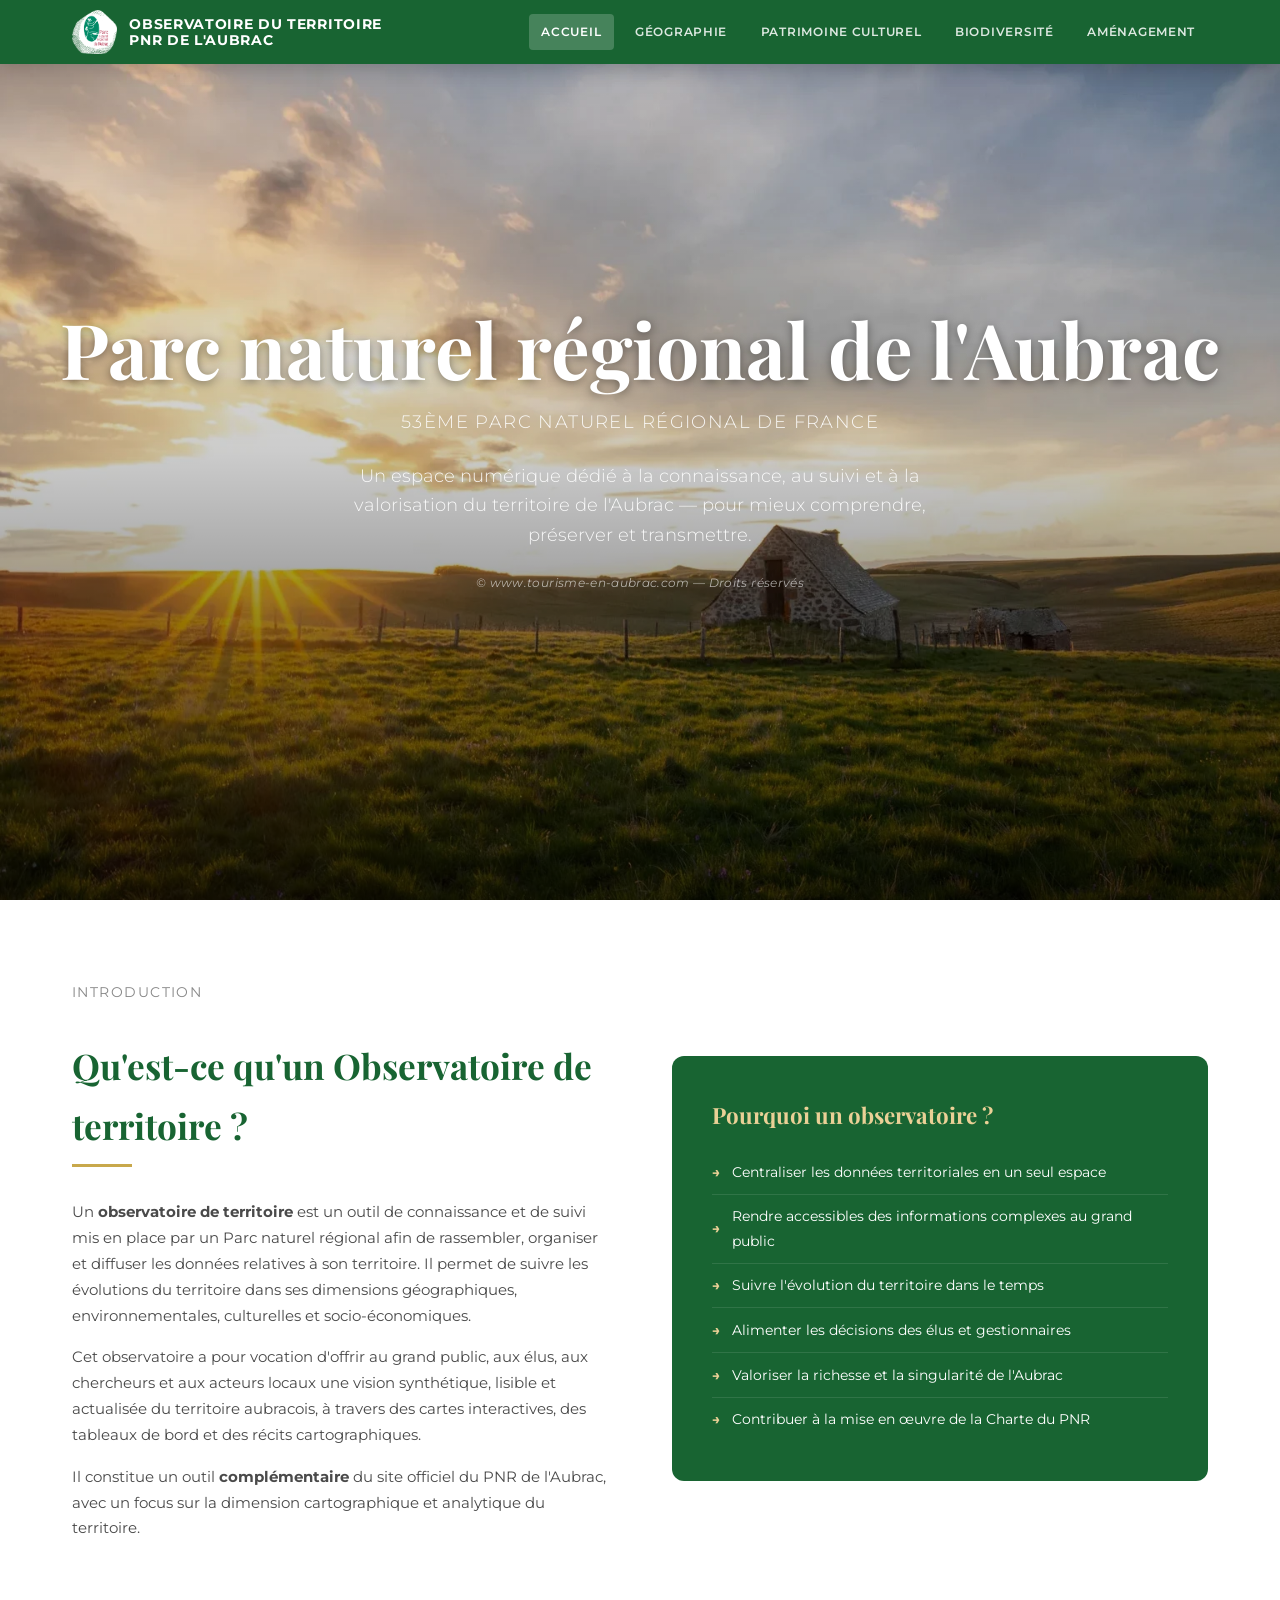
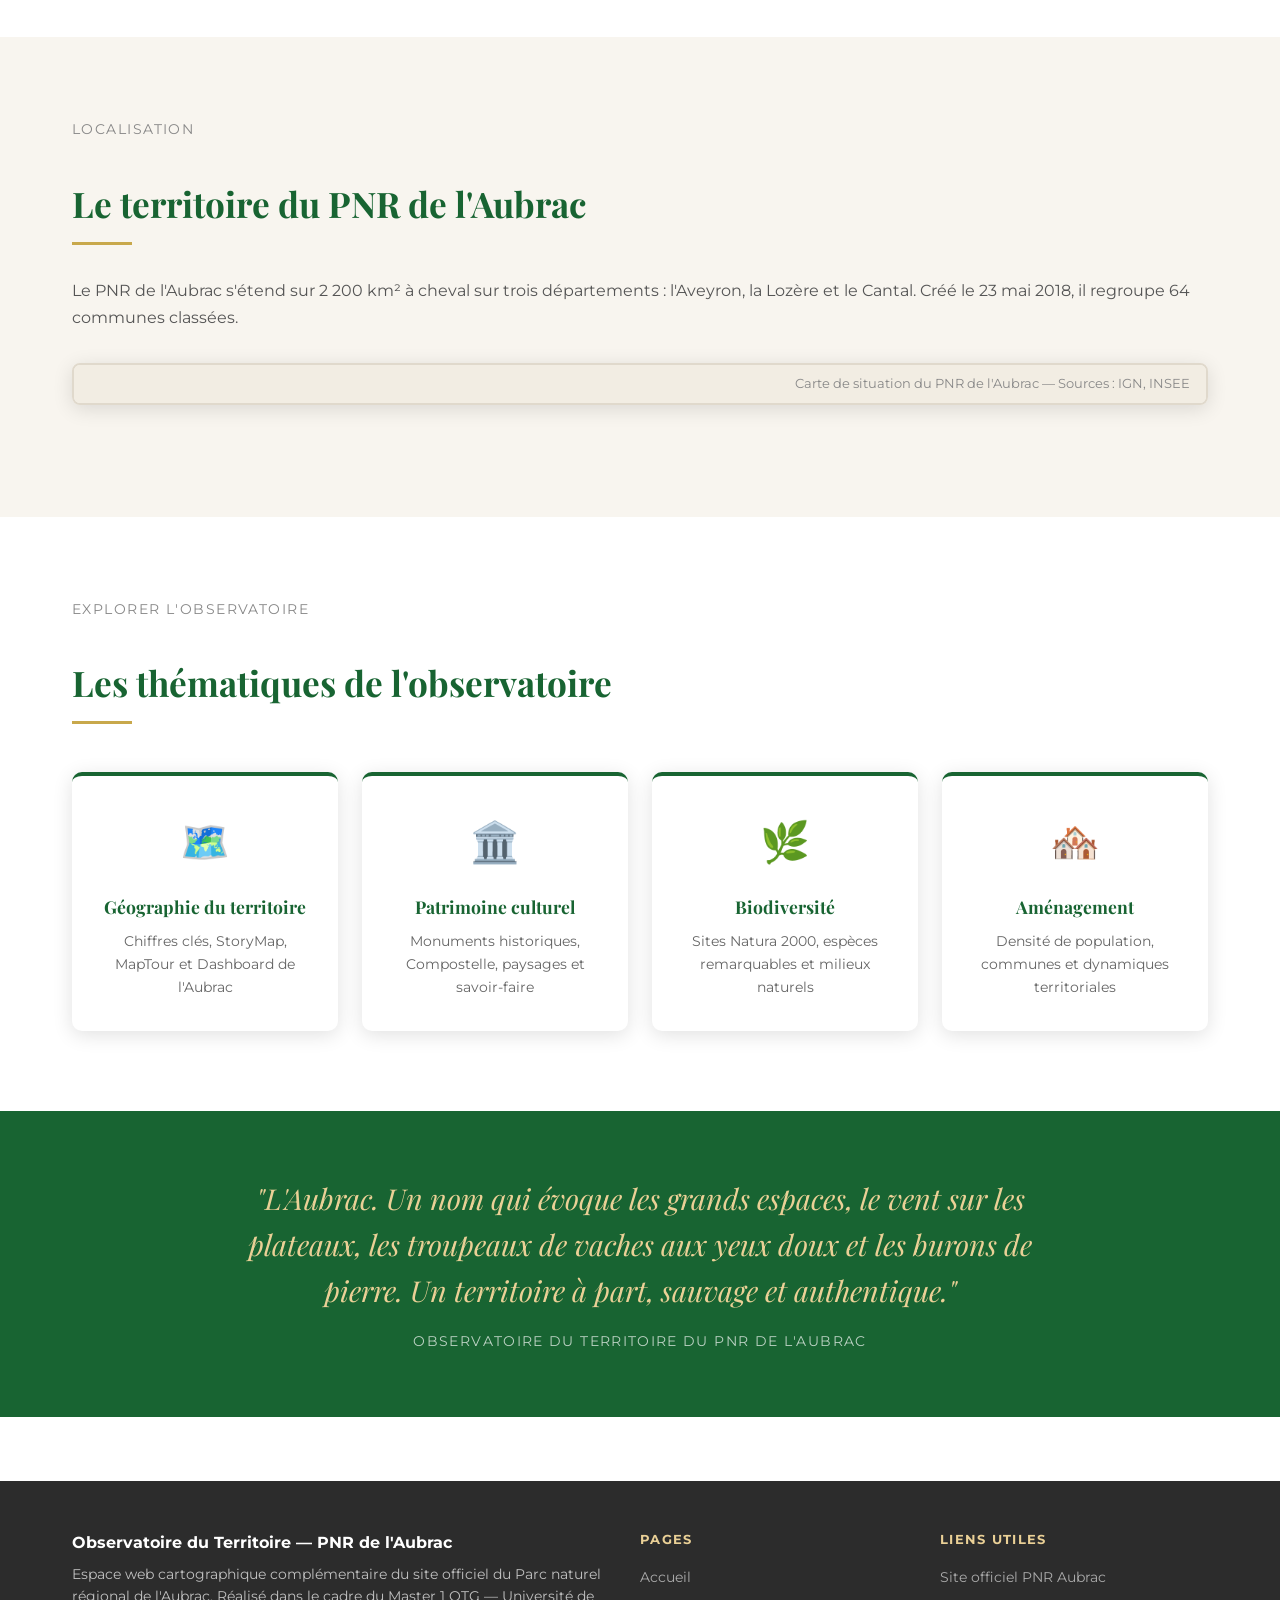
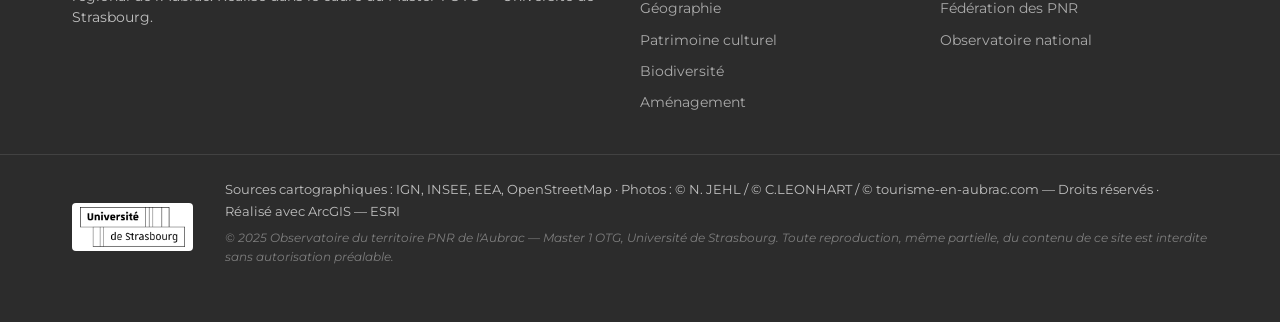
==== commit a398d0d5: "Add files via upload" ====
--- a/index.html
+++ b/index.html
@@ -12,6 +12,16 @@
       align-items: center;
       padding-bottom: 0;
       justify-content: center;
+    }
+    .hero .hero-content {
+      text-align: center;
+      width: 100%;
+      max-width: 100%;
+      padding: 0 2rem;
+      margin: 0;
+      display: flex;
+      flex-direction: column;
+      align-items: center;
     }
     .intro-grid {
       display: grid;
--- a/style.css
+++ b/style.css
@@ -77,6 +77,8 @@
   text-transform: uppercase;
   opacity: 0.9;
   margin-bottom: 1.5rem;
+  text-align: center;
+  width: 100%;
 }
 .hero-desc {
   font-size: 1rem;
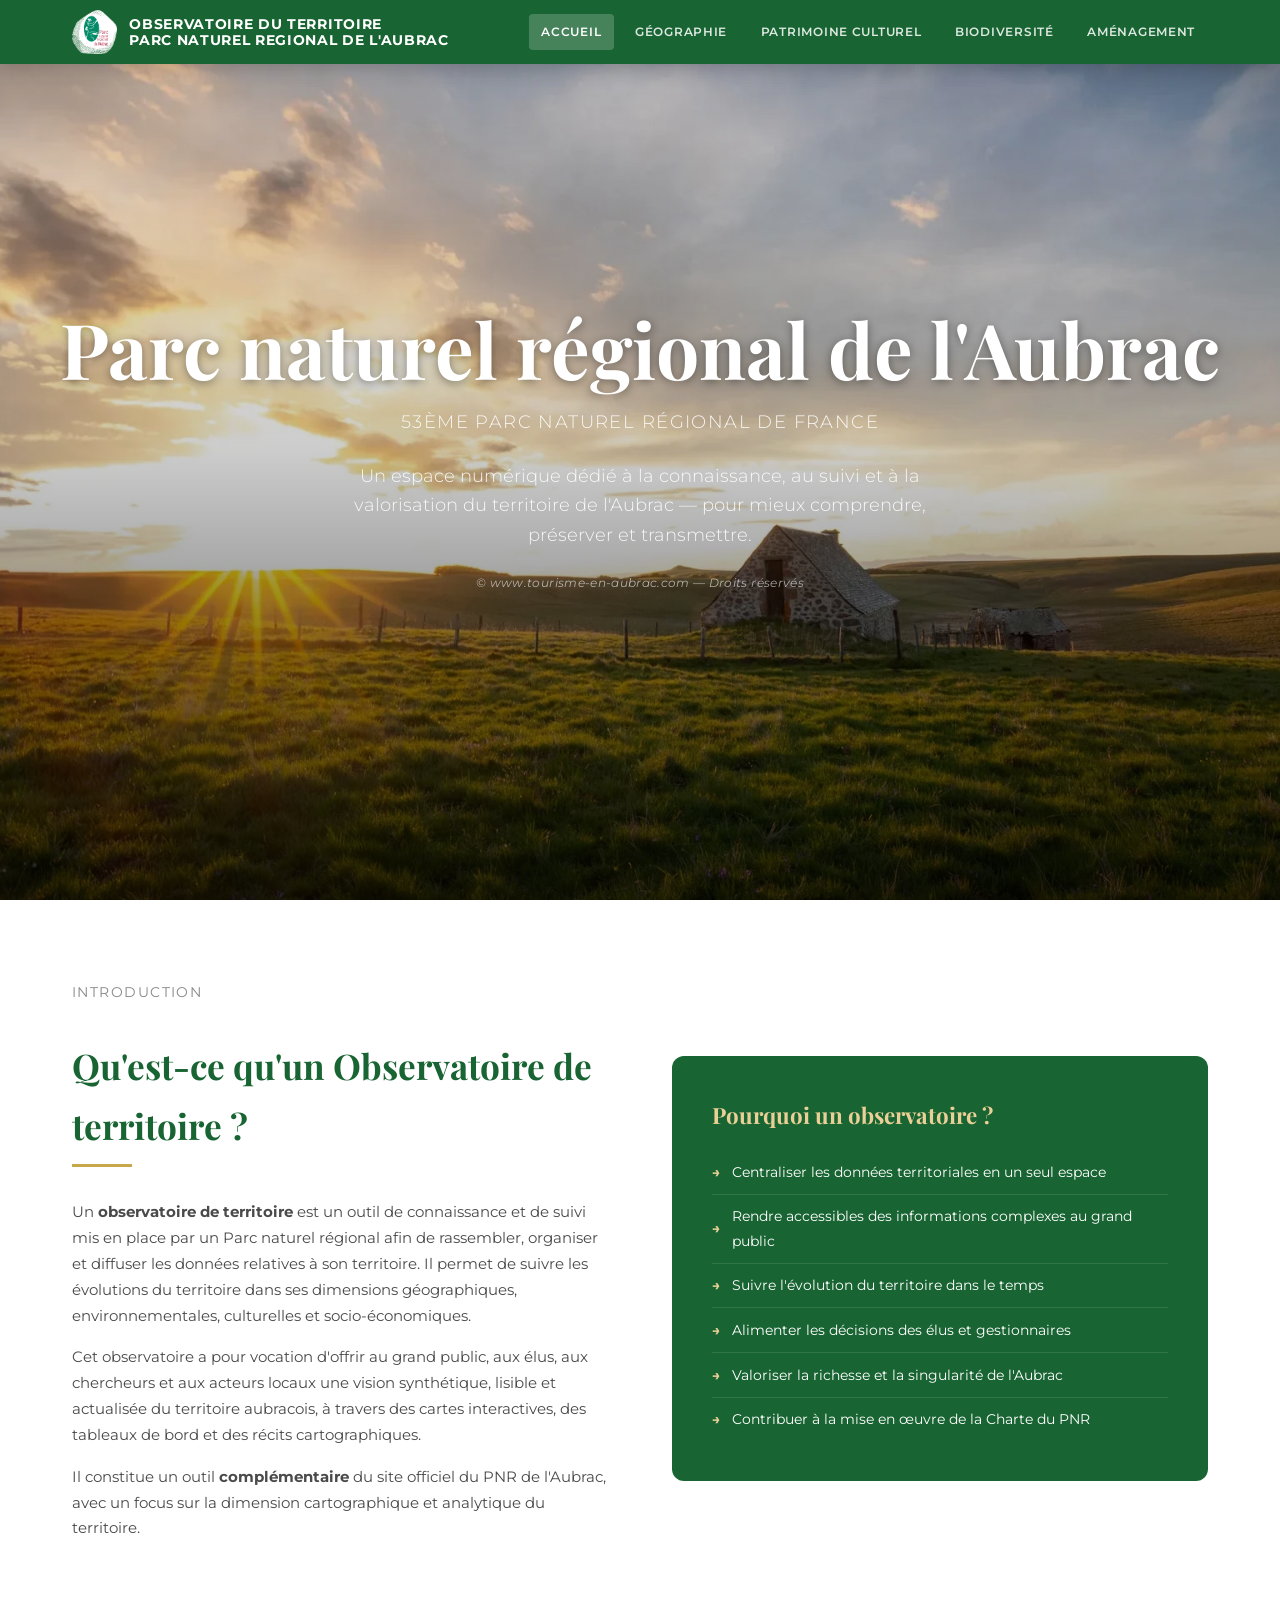
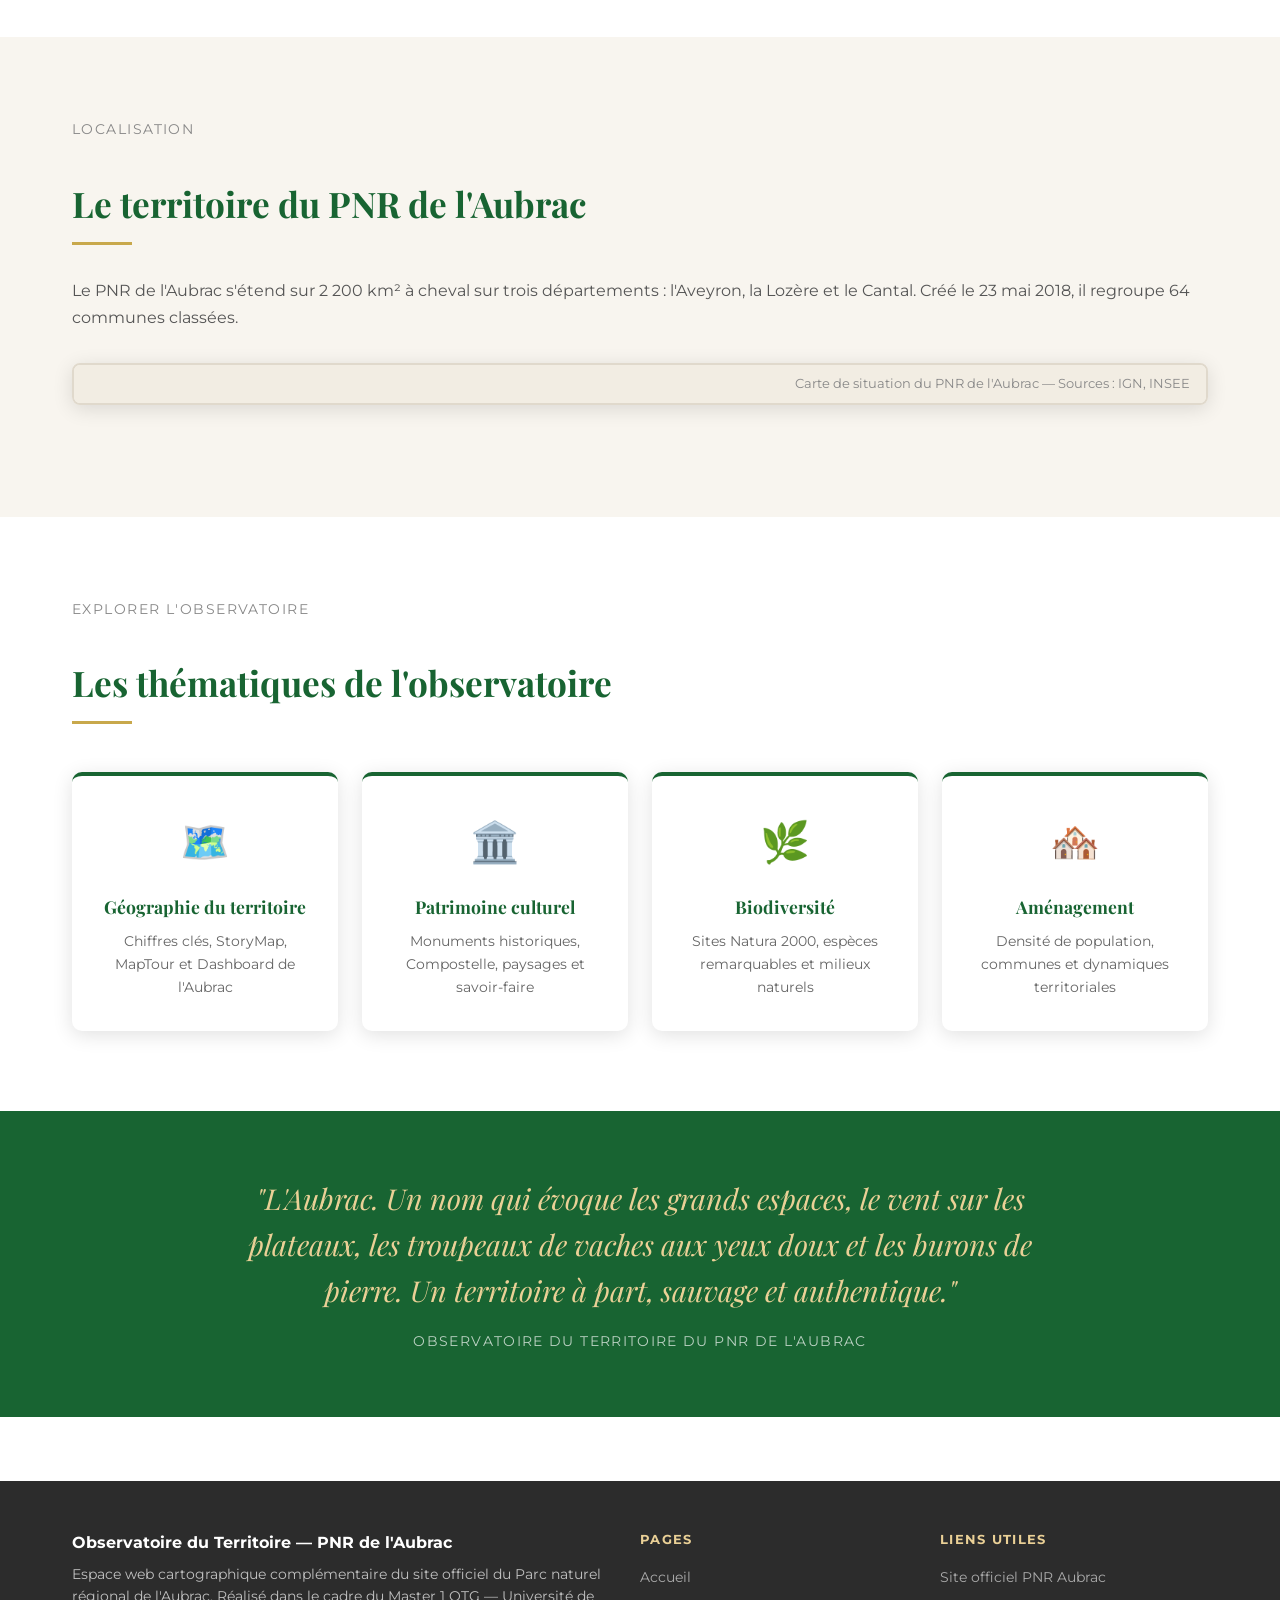
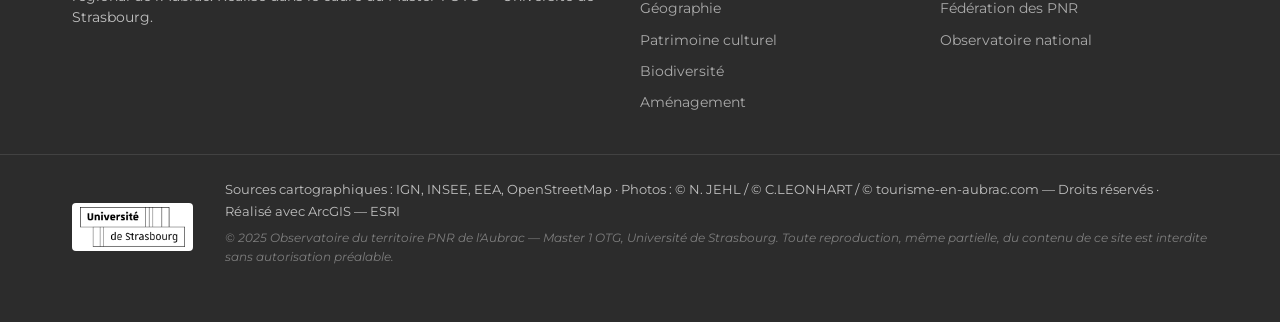
==== commit dcf8c826: "Update index.html" ====
--- a/index.html
+++ b/index.html
@@ -3,7 +3,7 @@
 <head>
   <meta charset="UTF-8">
   <meta name="viewport" content="width=device-width, initial-scale=1.0">
-  <title>Observatoire du Territoire — PNR de l'Aubrac</title>
+  <title>Observatoire du Territoire — Parc Naturel Regional de l'Aubrac</title>
   <link rel="stylesheet" href="style.css">
   <script type="module" src="https://js.arcgis.com/5.0/embeddable-components/"></script>
   <style>
@@ -12,16 +12,6 @@
       align-items: center;
       padding-bottom: 0;
       justify-content: center;
-    }
-    .hero .hero-content {
-      text-align: center;
-      width: 100%;
-      max-width: 100%;
-      padding: 0 2rem;
-      margin: 0;
-      display: flex;
-      flex-direction: column;
-      align-items: center;
     }
     .intro-grid {
       display: grid;
@@ -128,7 +118,7 @@
   <div class="nav-inner">
     <a href="index.html" class="nav-logo">
       <img src="logo-pnr-aubrac.png" alt="Logo PNR Aubrac" style="height:44px; width:auto;">
-      <span>Observatoire du Territoire<br>PNR de l'Aubrac</span>
+      <span>Observatoire du Territoire<br>Parc Naturel Regional de l'Aubrac</span>
     </a>
     <div class="nav-links">
       <a href="index.html" class="active">Accueil</a>
--- a/style.css
+++ b/style.css
@@ -61,7 +61,16 @@
   background: linear-gradient(to top, rgba(0,0,0,0.75) 0%, rgba(0,0,0,0.2) 50%, transparent 100%);
 }
 .hero-content { position: relative; max-width: 1200px; margin: 0 auto; padding: 0 2rem; color: var(--blanc); }
-.hero-content-center { text-align: center; width: 100%; max-width: 100%; }
+.hero-content-center {
+  text-align: center;
+  width: 100%;
+  max-width: 100%;
+  margin: 0;
+  padding: 0 2rem;
+  display: flex;
+  flex-direction: column;
+  align-items: center;
+}
 .hero-title-main {
   font-family: 'Playfair Display', serif;
   font-size: clamp(2rem, 5vw, 4.5rem);
